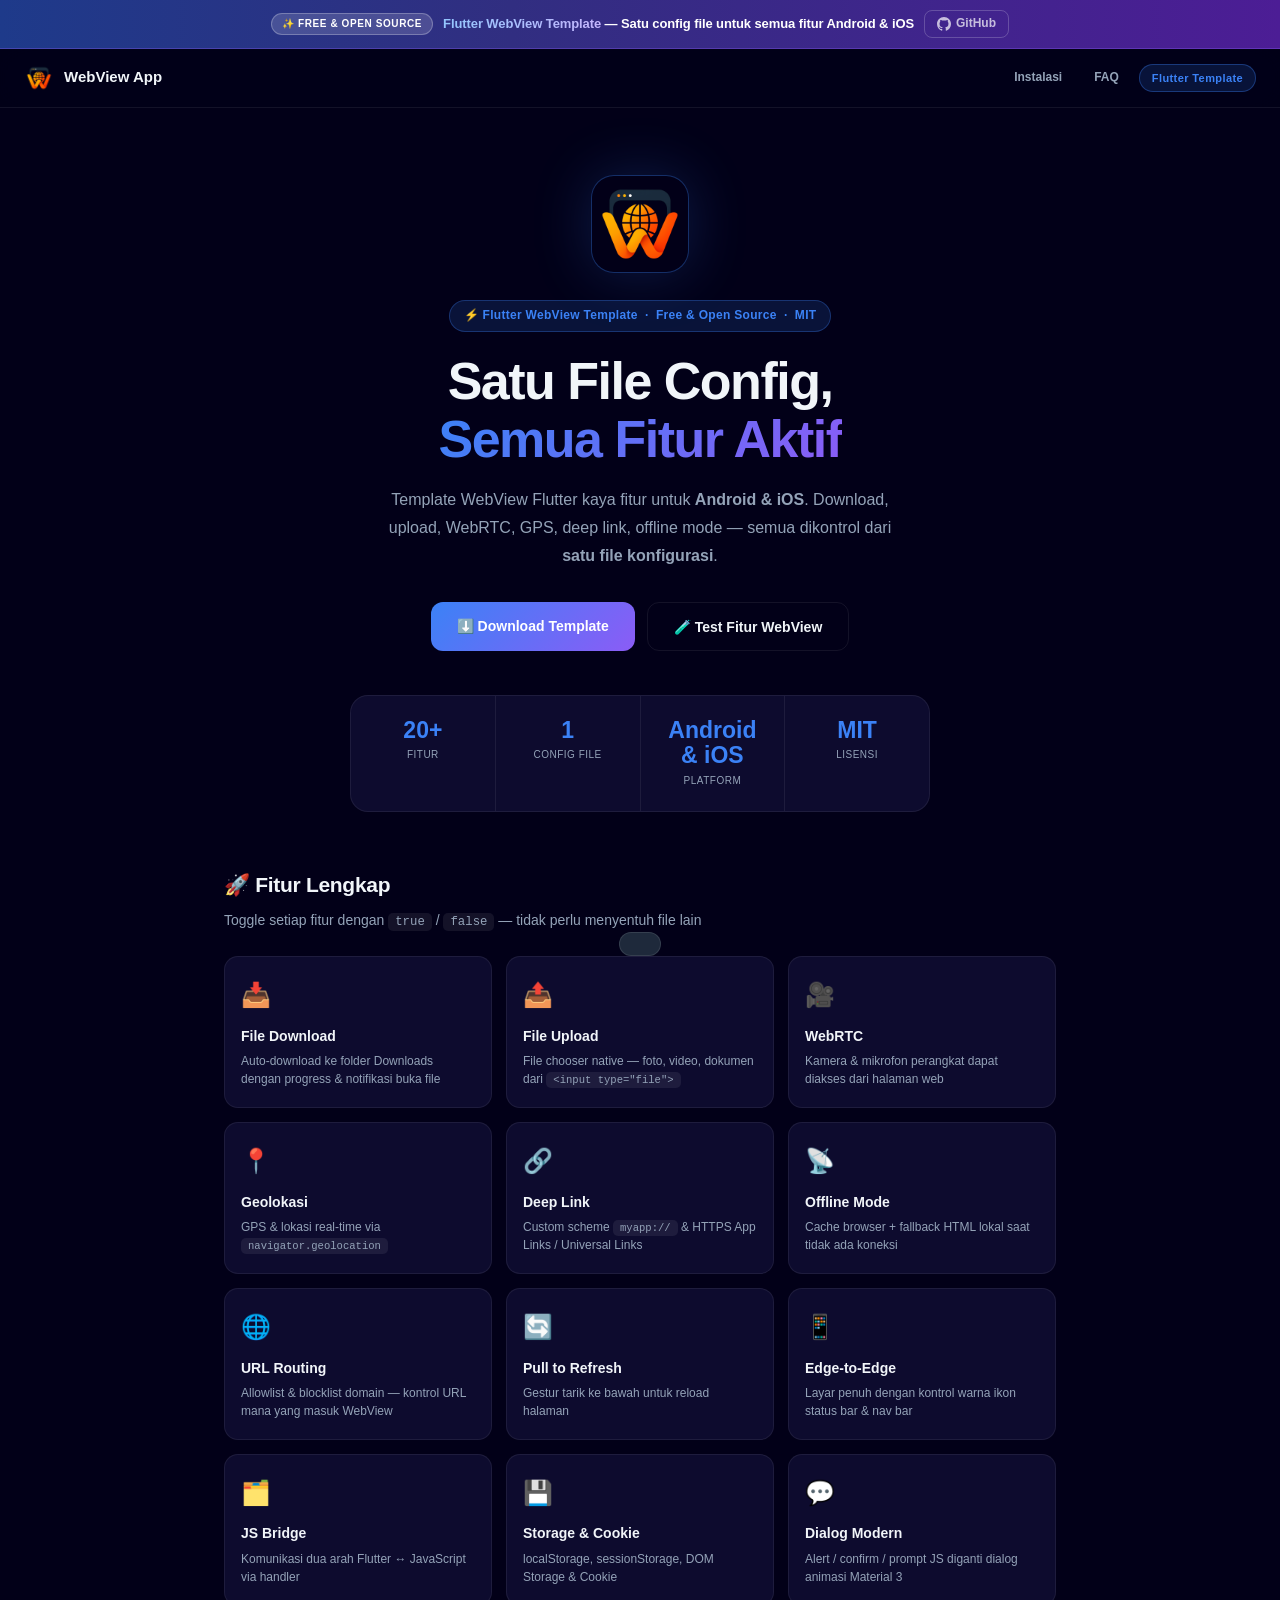
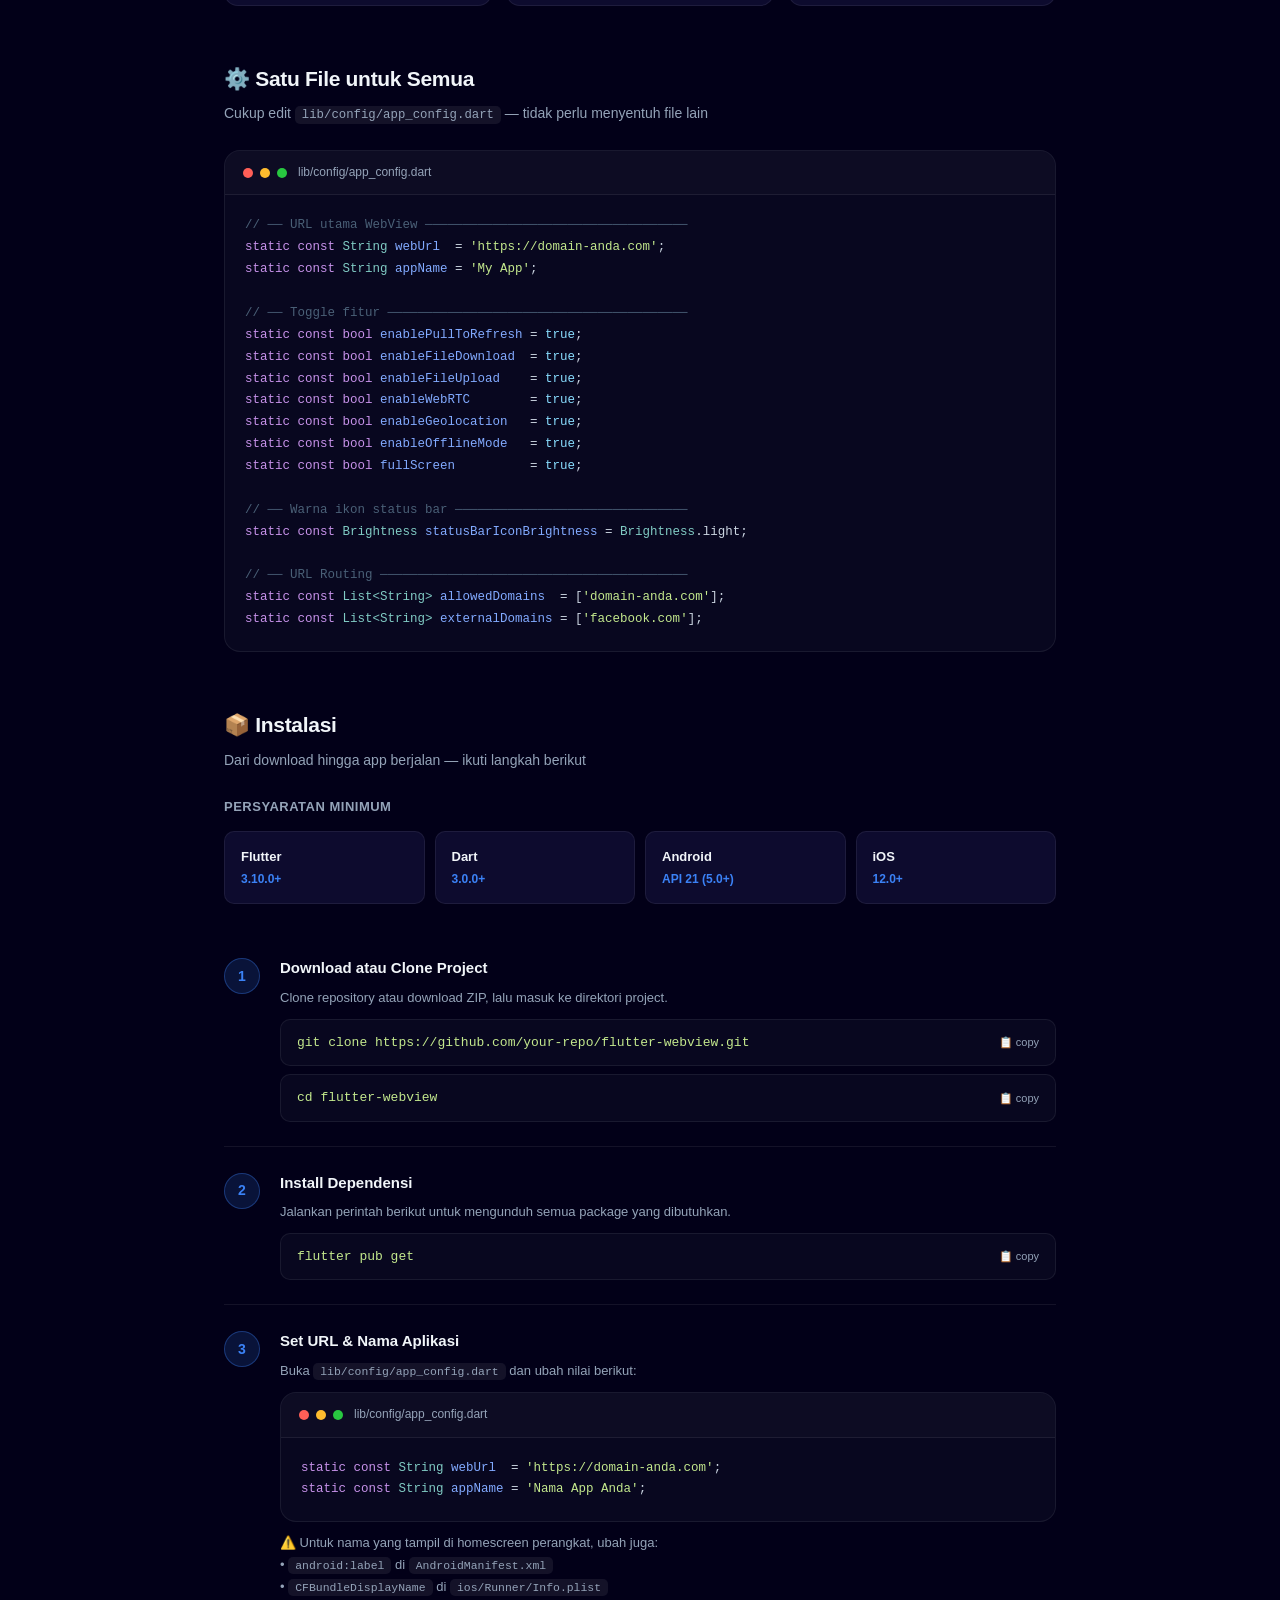
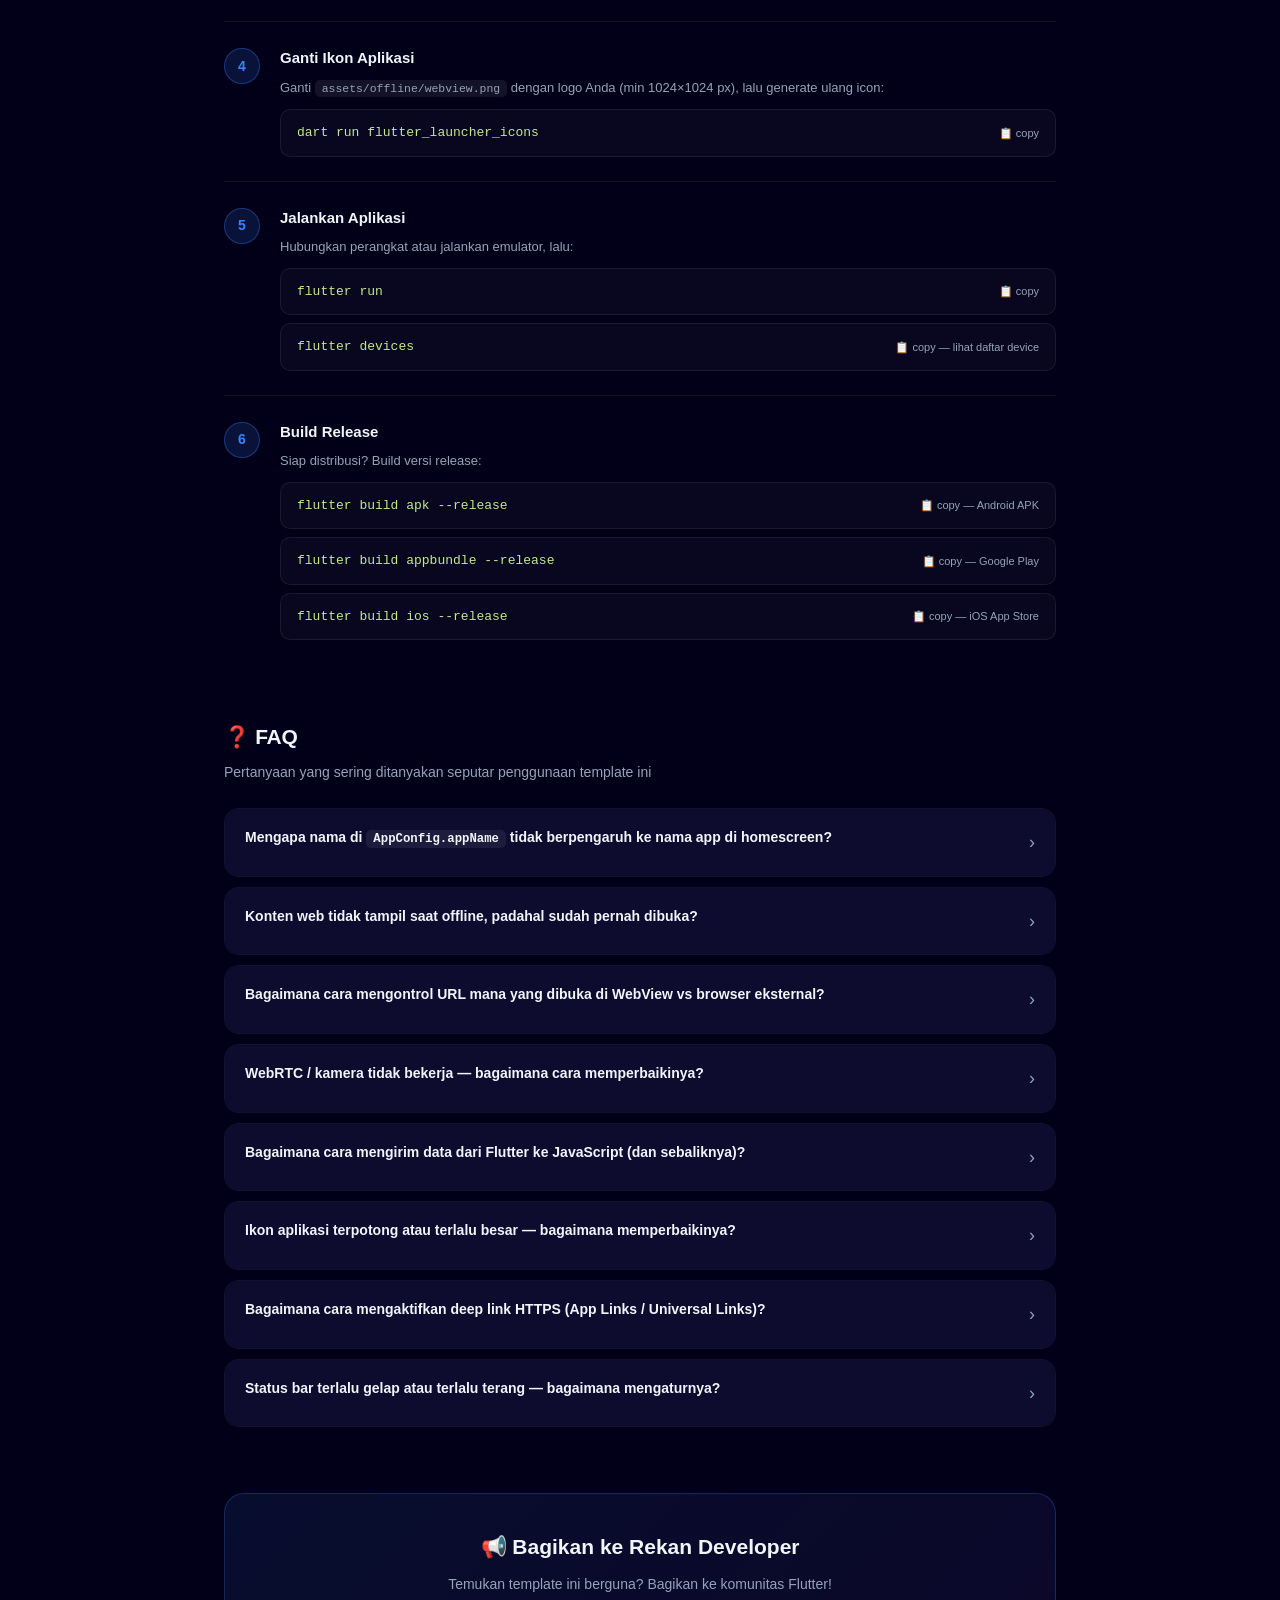
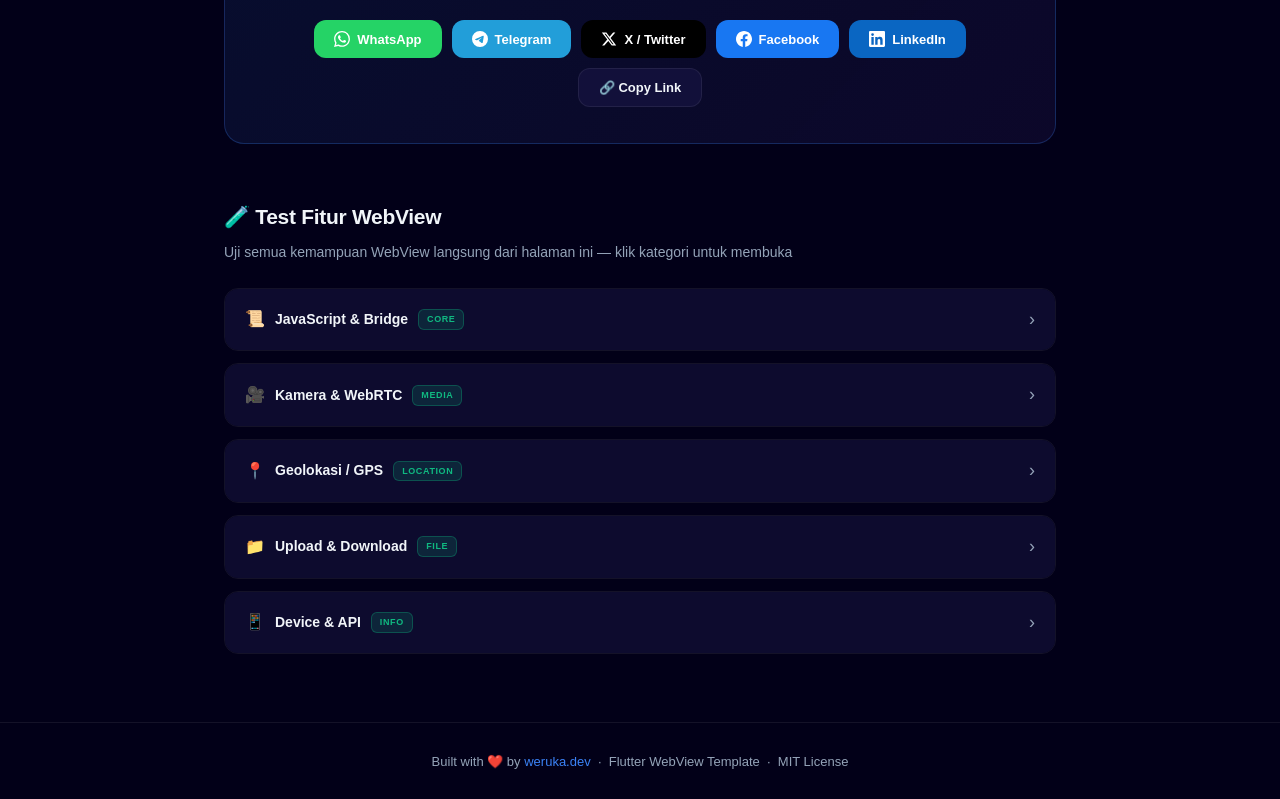
==== assets/offline/index.html @ 407b5f12 "Initial commit" ====
<!DOCTYPE html>
<html lang="id">
<head>
  <meta charset="UTF-8">
  <meta name="viewport" content="width=device-width, initial-scale=1.0, maximum-scale=5.0">

  <!-- ══ SEO ══════════════════════════════════════════════════════════════ -->
  <title>Flutter WebView Template — Full Featured, Single Config File</title>
  <meta name="description" content="Template Flutter WebView kaya fitur untuk Android & iOS: download, upload, WebRTC, GPS, deep link, offline mode, URL routing — semua dikontrol dari satu file konfigurasi.">
  <meta name="keywords" content="flutter webview, android webview, ios webview, flutter template, webview app, flutter inappwebview">
  <meta name="author" content="weruka.dev">
  <meta name="robots" content="index, follow">
  <!-- Ganti dengan URL halaman Anda yang sudah di-deploy -->
  <link rel="canonical" href="https://weruka.dev">

  <!-- ══ Favicon ════════════════════════════════════════════════════════════ -->
  <link rel="icon" type="image/png" sizes="512x512" href="webview.png">
  <link rel="apple-touch-icon" href="webview.png">

  <!-- ══ Open Graph (Facebook · WhatsApp · Telegram · LinkedIn) ════════════ -->
  <meta property="og:type"         content="website">
  <meta property="og:site_name"    content="Flutter WebView Template">
  <meta property="og:title"        content="Flutter WebView Template — Kaya Fitur, Satu Config File">
  <meta property="og:description"  content="Template Flutter WebView untuk Android & iOS. Download, upload, WebRTC, GPS, deep link, offline mode — semua dari satu file. MIT License.">
  <!-- Ganti dengan URL absolut gambar Anda (min 1200×630 px untuk Facebook) -->
  <meta property="og:image"        content="https://weruka.dev/assets/offline/webview.png">
  <meta property="og:image:alt"    content="Flutter WebView Template Logo">
  <meta property="og:image:width"  content="512">
  <meta property="og:image:height" content="512">
  <meta property="og:url"          content="https://weruka.dev">
  <meta property="og:locale"       content="id_ID">

  <!-- ══ Twitter / X Card ══════════════════════════════════════════════════ -->
  <meta name="twitter:card"        content="summary_large_image">
  <meta name="twitter:title"       content="Flutter WebView Template — Kaya Fitur, Satu Config File">
  <meta name="twitter:description" content="Template Flutter WebView untuk Android & iOS. Download, upload, WebRTC, GPS, deep link, offline — semua dari satu file.">
  <meta name="twitter:image"       content="https://weruka.dev/assets/offline/webview.png">

  <!-- ══ Structured Data ═══════════════════════════════════════════════════ -->
  <script type="application/ld+json">
  {
    "@context": "https://schema.org",
    "@type": "SoftwareApplication",
    "name": "Flutter WebView Template",
    "applicationCategory": "DeveloperApplication",
    "operatingSystem": "Android, iOS",
    "description": "Template Flutter WebView kaya fitur dengan konfigurasi terpusat dalam satu file.",
    "offers": { "@type": "Offer", "price": "0", "priceCurrency": "USD" },
    "author": { "@type": "Organization", "name": "weruka.dev", "url": "https://weruka.dev" }
  }
  </script>

  <style>
    :root {
      --bg:      #020018;
      --surface: #0d0b2e;
      --surf2:   #12103a;
      --border:  rgba(255,255,255,0.07);
      --primary: #3B82F6;
      --prim-g:  rgba(59,130,246,0.15);
      --purple:  #8B5CF6;
      --text:    #F1F5F9;
      --muted:   #94A3B8;
      --success: #10B981;
    }

    *, *::before, *::after { margin:0; padding:0; box-sizing:border-box; }
    html { scroll-behavior:smooth; }
    body {
      background:var(--bg); color:var(--text);
      font-family:-apple-system,BlinkMacSystemFont,'Segoe UI',Roboto,'Helvetica Neue',sans-serif;
      line-height:1.65; min-height:100vh;
    }
    a { color:var(--primary); text-decoration:none; }
    code {
      font-family:'SF Mono','Fira Code',Consolas,monospace;
      font-size:.88em; background:rgba(255,255,255,.07);
      padding:2px 7px; border-radius:5px;
    }

    /* ── Announcement bar ───────────────────────────────── */
    .announce {
      background: linear-gradient(90deg, #1e3a8a 0%, #312e81 40%, #4c1d95 100%);
      border-bottom: 1px solid rgba(139,92,246,.35);
      padding: 10px 24px;
      display: flex; align-items: center; justify-content: center; gap: 10px;
      flex-wrap: wrap; text-align: center;
    }
    .announce-badge {
      background: rgba(255,255,255,.15);
      border: 1px solid rgba(255,255,255,.25);
      color: #fff; font-size: 10px; font-weight: 800;
      padding: 2px 10px; border-radius: 20px;
      letter-spacing: .6px; text-transform: uppercase; white-space: nowrap;
    }
    .announce-text {
      font-size: 13px; font-weight: 700; color: #fff; letter-spacing: -.1px;
    }
    .announce-text span {
      background: linear-gradient(90deg, #93c5fd, #c4b5fd);
      -webkit-background-clip: text; -webkit-text-fill-color: transparent;
      background-clip: text;
    }
    .announce-link {
      display: inline-flex; align-items: center; gap: 5px;
      font-size: 12px; font-weight: 700; color: rgba(255,255,255,.7);
      border: 1px solid rgba(255,255,255,.2); border-radius: 8px;
      padding: 3px 12px; transition: all .2s; white-space: nowrap;
    }
    .announce-link:hover { color: #fff; background: rgba(255,255,255,.12); border-color: rgba(255,255,255,.4); -webkit-text-fill-color: #fff; }

    /* ── Nav ─────────────────────────────────────────────── */
    nav {
      position:sticky; top:0; z-index:100;
      padding:14px 24px;
      background:rgba(2,0,24,.82);
      backdrop-filter:blur(20px) saturate(1.4);
      -webkit-backdrop-filter:blur(20px) saturate(1.4);
      border-bottom:1px solid var(--border);
      display:flex; align-items:center; justify-content:space-between;
    }
    .nav-brand { display:flex; align-items:center; gap:10px; font-size:15px; font-weight:700; }
    .nav-brand img { width:30px; height:30px; border-radius:8px; }
    .nav-pill {
      font-size:11px; font-weight:700; letter-spacing:.4px;
      padding:4px 12px; border-radius:20px;
      background:var(--prim-g); border:1px solid rgba(59,130,246,.35); color:var(--primary);
    }

    /* ── Hero ────────────────────────────────────────────── */
    .hero { text-align:center; padding:68px 24px 44px; max-width:680px; margin:0 auto; }
    .hero-logo {
      width:96px; height:96px; border-radius:22px;
      margin:0 auto 28px; display:block;
      box-shadow:0 0 0 1px rgba(59,130,246,.3),0 0 60px rgba(59,130,246,.22);
    }
    .chip {
      display:inline-flex; align-items:center; gap:6px;
      background:var(--prim-g); border:1px solid rgba(59,130,246,.3); color:var(--primary);
      font-size:12px; font-weight:700; padding:5px 14px; border-radius:20px;
      margin-bottom:20px; letter-spacing:.3px;
    }
    h1 {
      font-size:clamp(26px,6.5vw,52px); font-weight:900;
      letter-spacing:-1.5px; line-height:1.12; margin-bottom:18px;
    }
    .grad {
      background:linear-gradient(135deg,var(--primary) 0%,var(--purple) 100%);
      -webkit-background-clip:text; -webkit-text-fill-color:transparent; background-clip:text;
    }
    .hero-sub { color:var(--muted); font-size:16px; max-width:520px; margin:0 auto 32px; line-height:1.75; }
    .hero-actions { display:flex; gap:12px; justify-content:center; flex-wrap:wrap; }

    .btn {
      display:inline-flex; align-items:center; gap:8px;
      padding:13px 26px; border-radius:12px; font-size:14px; font-weight:700;
      cursor:pointer; border:none; transition:opacity .2s,transform .15s;
    }
    .btn:hover { opacity:.87; transform:translateY(-1px); }
    .btn-p { background:linear-gradient(135deg,var(--primary),var(--purple)); color:#fff; }
    .btn-g { background:transparent; color:var(--text); border:1px solid var(--border); }
    .btn-g:hover { border-color:var(--primary); background:var(--prim-g); }

    /* ── Stats ───────────────────────────────────────────── */
    .stats {
      display:flex; max-width:580px; margin:0 auto 56px;
      background:var(--surface); border:1px solid var(--border); border-radius:18px; overflow:hidden;
    }
    .stat { flex:1; padding:22px 12px; text-align:center; border-right:1px solid var(--border); }
    .stat:last-child { border-right:none; }
    .stat-v { font-size:23px; font-weight:900; color:var(--primary); line-height:1.1; }
    .stat-l { font-size:10px; color:var(--muted); text-transform:uppercase; letter-spacing:.5px; margin-top:4px; }

    /* ── Sections ────────────────────────────────────────── */
    .sec { max-width:880px; margin:0 auto; padding:0 24px 56px; }
    .sec-h { font-size:21px; font-weight:800; margin-bottom:6px; letter-spacing:-.3px; }
    .sec-s { color:var(--muted); font-size:14px; margin-bottom:24px; }

    /* ── Feature grid ────────────────────────────────────── */
    .fgrid { display:grid; grid-template-columns:repeat(auto-fill,minmax(200px,1fr)); gap:14px; }
    .fcard {
      background:var(--surface); border:1px solid var(--border);
      border-radius:14px; padding:18px 16px; transition:border-color .2s,transform .2s;
    }
    .fcard:hover { border-color:rgba(59,130,246,.4); transform:translateY(-2px); }
    .ficon { font-size:24px; margin-bottom:10px; }
    .fname { font-size:14px; font-weight:700; margin-bottom:4px; }
    .fdesc { font-size:12px; color:var(--muted); line-height:1.55; }

    /* ── Code preview ────────────────────────────────────── */
    .cbox { background:#08071f; border:1px solid var(--border); border-radius:16px; overflow:hidden; }
    .ctop {
      display:flex; align-items:center; gap:7px;
      padding:12px 18px; border-bottom:1px solid var(--border);
      background:rgba(255,255,255,.02);
    }
    .d { width:10px; height:10px; border-radius:50%; }
    .dr{background:#FF5F57;} .dy{background:#FEBC2E;} .dg{background:#28C840;}
    .cfile { font-size:12px; color:var(--muted); margin-left:4px; }
    pre {
      padding:20px; overflow-x:auto;
      font-family:'SF Mono','Fira Code',Consolas,monospace;
      font-size:12.5px; line-height:1.75; color:#CBD5E1;
    }
    .kw{color:#c792ea;} .ty{color:#80cbc4;} .st{color:#c3e88d;}
    .cm{color:#4a6077;} .nm{color:#82aaff;} .bl{color:#89ddff;}

    /* ── Share card ──────────────────────────────────────── */
    .share-card {
      background:linear-gradient(135deg,rgba(59,130,246,.1),rgba(139,92,246,.08));
      border:1px solid rgba(59,130,246,.25); border-radius:20px; padding:36px 24px; text-align:center;
    }
    .share-h { font-size:21px; font-weight:800; margin-bottom:8px; }
    .share-s { color:var(--muted); font-size:14px; margin-bottom:24px; }
    .share-row { display:flex; gap:10px; justify-content:center; flex-wrap:wrap; }
    .sbtn {
      display:inline-flex; align-items:center; gap:7px;
      padding:11px 20px; border-radius:12px; font-size:13px; font-weight:700;
      cursor:pointer; border:none; color:#fff; transition:opacity .2s,transform .15s;
    }
    .sbtn:hover { opacity:.84; transform:translateY(-1px); }
    .sbtn svg { width:16px; height:16px; fill:currentColor; flex-shrink:0; }
    .s-wa{background:#25D366;} .s-tg{background:#229ED9;} .s-tw{background:#000;}
    .s-fb{background:#1877F2;} .s-li{background:#0A66C2;}
    .s-cp{background:var(--surf2);border:1px solid var(--border);color:var(--text);}

    /* ── Toast ───────────────────────────────────────────── */
    .toast {
      position:fixed; bottom:24px; left:50%;
      transform:translateX(-50%) translateY(80px);
      background:#1e293b; border:1px solid rgba(255,255,255,.1);
      color:var(--text); padding:11px 20px; border-radius:12px;
      font-size:14px; font-weight:600; z-index:999;
      transition:transform .35s cubic-bezier(0.34,1.56,0.64,1);
      white-space:nowrap; pointer-events:none;
    }
    .toast.show { transform:translateX(-50%) translateY(0); }

    /* ── Accordion ───────────────────────────────────────── */
    .acc { border:1px solid var(--border); border-radius:14px; overflow:hidden; margin-bottom:12px; }
    .acc-h {
      display:flex; align-items:center; justify-content:space-between;
      padding:16px 20px; cursor:pointer;
      background:var(--surface); user-select:none; transition:background .15s;
    }
    .acc-h:hover { background:var(--surf2); }
    .acc-l { display:flex; align-items:center; gap:10px; }
    .acc-l strong { font-size:14px; }
    .acc-tag {
      font-size:9px; font-weight:800; letter-spacing:.6px; text-transform:uppercase;
      padding:2px 8px; border-radius:6px;
      background:rgba(16,185,129,.15); border:1px solid rgba(16,185,129,.3); color:var(--success);
    }
    .chev { color:var(--muted); font-size:18px; transition:transform .3s; }
    .acc-b { display:none; padding:20px; border-top:1px solid var(--border); }
    .acc-b.open { display:block; }

    /* ── Test grid ───────────────────────────────────────── */
    .tgrid { display:grid; grid-template-columns:repeat(auto-fill,minmax(130px,1fr)); gap:10px; margin-bottom:14px; }
    .tbtn {
      padding:12px 10px; border-radius:10px; text-align:center;
      border:1px solid var(--border); background:rgba(255,255,255,.03);
      color:var(--text); font-size:12px; font-weight:700; cursor:pointer; transition:all .18s;
    }
    .tbtn:hover { border-color:var(--primary); background:var(--prim-g); color:var(--primary); }
    .tbtn .ico { font-size:22px; display:block; margin-bottom:5px; }
    .result {
      background:#08071f; border:1px solid var(--border); border-radius:10px; padding:14px;
      font-family:'SF Mono',Consolas,monospace; font-size:12px; line-height:1.65;
      color:var(--muted); min-height:54px; white-space:pre-wrap; word-break:break-all;
    }

    /* ── Install steps ───────────────────────────────────── */
    .steps { display:flex; flex-direction:column; gap:0; }
    .step {
      display:flex; gap:20px; padding:24px 0;
      border-bottom:1px solid var(--border);
    }
    .step:last-child { border-bottom:none; }
    .step-num {
      flex-shrink:0; width:36px; height:36px; border-radius:50%;
      background:var(--prim-g); border:1px solid rgba(59,130,246,.35);
      color:var(--primary); font-size:14px; font-weight:900;
      display:flex; align-items:center; justify-content:center; margin-top:2px;
    }
    .step-body { flex:1; }
    .step-title { font-size:15px; font-weight:800; margin-bottom:6px; }
    .step-desc { font-size:13px; color:var(--muted); line-height:1.65; margin-bottom:10px; }
    .step-desc:last-child { margin-bottom:0; }
    .cmd {
      display:flex; align-items:center; justify-content:space-between; gap:12px;
      background:#08071f; border:1px solid var(--border); border-radius:10px;
      padding:12px 16px; margin-bottom:8px; cursor:pointer;
    }
    .cmd:last-child { margin-bottom:0; }
    .cmd:hover { border-color:rgba(59,130,246,.4); }
    .cmd-text {
      font-family:'SF Mono','Fira Code',Consolas,monospace;
      font-size:13px; color:#c3e88d; flex:1;
    }
    .cmd-copy { font-size:11px; color:var(--muted); white-space:nowrap; }
    .req-grid { display:grid; grid-template-columns:repeat(auto-fill,minmax(160px,1fr)); gap:10px; }
    .req-card {
      background:var(--surface); border:1px solid var(--border);
      border-radius:10px; padding:14px 16px;
    }
    .req-name { font-size:13px; font-weight:700; }
    .req-val { font-size:12px; color:var(--primary); font-weight:600; margin-top:2px; }

    /* ── FAQ ─────────────────────────────────────────────── */
    .faq-item {
      border:1px solid var(--border); border-radius:14px;
      overflow:hidden; margin-bottom:10px;
    }
    .faq-q {
      display:flex; align-items:flex-start; justify-content:space-between; gap:16px;
      padding:18px 20px; cursor:pointer;
      background:var(--surface); user-select:none; transition:background .15s;
    }
    .faq-q:hover { background:var(--surf2); }
    .faq-q-text { font-size:14px; font-weight:700; line-height:1.5; flex:1; }
    .faq-chev { color:var(--muted); font-size:18px; flex-shrink:0; transition:transform .3s; margin-top:1px; }
    .faq-a {
      display:none; padding:0 20px 20px;
      font-size:13px; color:var(--muted); line-height:1.75;
      border-top:1px solid var(--border); padding-top:16px;
    }
    .faq-a.open { display:block; }
    .faq-a p { margin-bottom:10px; }
    .faq-a p:last-child { margin-bottom:0; }
    .faq-a ul { padding-left:20px; }
    .faq-a li { margin-bottom:6px; }

    /* ── Footer ──────────────────────────────────────────── */
    footer {
      text-align:center; padding:28px 24px;
      border-top:1px solid var(--border); color:var(--muted); font-size:13px;
    }

    @media(max-width:480px){
      .stats{flex-wrap:wrap;}
      .stat{min-width:50%;border-bottom:1px solid var(--border);}
      .stat:nth-child(even){border-right:none;}
      .stat:nth-last-child(-n+2){border-bottom:none;}
    }
  </style>
</head>
<body>

<!-- ANNOUNCEMENT BAR -->
<div class="announce">
  <span class="announce-badge">✨ Free &amp; Open Source</span>
  <span class="announce-text"><span>Flutter WebView Template</span> — Satu config file untuk semua fitur Android &amp; iOS</span>
  <a href="https://github.com" target="_blank" rel="noopener" class="announce-link">
    <svg width="14" height="14" viewBox="0 0 24 24" fill="currentColor" style="-webkit-text-fill-color:currentColor"><path d="M12 0C5.374 0 0 5.373 0 12c0 5.302 3.438 9.8 8.207 11.387.599.111.793-.261.793-.577v-2.234c-3.338.726-4.033-1.416-4.033-1.416-.546-1.387-1.333-1.756-1.333-1.756-1.089-.745.083-.729.083-.729 1.205.084 1.839 1.237 1.839 1.237 1.07 1.834 2.807 1.304 3.492.997.107-.775.418-1.305.762-1.604-2.665-.305-5.467-1.334-5.467-5.931 0-1.311.469-2.381 1.236-3.221-.124-.303-.535-1.524.117-3.176 0 0 1.008-.322 3.301 1.23A11.509 11.509 0 0 1 12 5.803c1.02.005 2.047.138 3.006.404 2.291-1.552 3.297-1.23 3.297-1.23.653 1.653.242 2.874.118 3.176.77.84 1.235 1.911 1.235 3.221 0 4.609-2.807 5.624-5.479 5.921.43.372.823 1.102.823 2.222v3.293c0 .319.192.694.801.576C20.566 21.797 24 17.3 24 12c0-6.627-5.373-12-12-12z"/></svg>
    GitHub
  </a>
</div>

<!-- NAV -->
<nav>
  <div class="nav-brand">
    <img src="webview.png" alt="Logo">
    <span>WebView App</span>
  </div>
  <div style="display:flex;gap:8px;align-items:center">
    <a href="#install" style="font-size:12px;font-weight:700;color:var(--muted);padding:5px 12px;border-radius:8px;transition:color .15s" onmouseover="this.style.color='var(--text)'" onmouseout="this.style.color='var(--muted)'">Instalasi</a>
    <a href="#faq" style="font-size:12px;font-weight:700;color:var(--muted);padding:5px 12px;border-radius:8px;transition:color .15s" onmouseover="this.style.color='var(--text)'" onmouseout="this.style.color='var(--muted)'">FAQ</a>
    <span class="nav-pill">Flutter Template</span>
  </div>
</nav>

<!-- HERO -->
<div class="hero">
  <img src="webview.png" alt="Flutter WebView Template Logo" class="hero-logo">
  <div class="chip">⚡ Flutter WebView Template &nbsp;·&nbsp; Free &amp; Open Source &nbsp;·&nbsp; MIT</div>
  <h1>Satu File Config,<br><span class="grad">Semua Fitur Aktif</span></h1>
  <p class="hero-sub">
    Template WebView Flutter kaya fitur untuk <strong>Android &amp; iOS</strong>.
    Download, upload, WebRTC, GPS, deep link, offline mode —
    semua dikontrol dari <strong>satu file konfigurasi</strong>.
  </p>
  <div class="hero-actions">
    <a href="https://github.com" class="btn btn-p" target="_blank" rel="noopener">⬇️ Download Template</a>
    <button class="btn btn-g" onclick="document.getElementById('dev').scrollIntoView({behavior:'smooth'})">🧪 Test Fitur WebView</button>
  </div>
</div>

<!-- STATS -->
<div class="stats">
  <div class="stat"><div class="stat-v">20+</div><div class="stat-l">Fitur</div></div>
  <div class="stat"><div class="stat-v">1</div><div class="stat-l">Config File</div></div>
  <div class="stat"><div class="stat-v">Android<br>&amp; iOS</div><div class="stat-l">Platform</div></div>
  <div class="stat"><div class="stat-v">MIT</div><div class="stat-l">Lisensi</div></div>
</div>

<!-- FEATURES -->
<div class="sec">
  <div class="sec-h">🚀 Fitur Lengkap</div>
  <p class="sec-s">Toggle setiap fitur dengan <code>true</code> / <code>false</code> — tidak perlu menyentuh file lain</p>
  <div class="fgrid">
    <div class="fcard"><div class="ficon">📥</div><div class="fname">File Download</div><div class="fdesc">Auto-download ke folder Downloads dengan progress &amp; notifikasi buka file</div></div>
    <div class="fcard"><div class="ficon">📤</div><div class="fname">File Upload</div><div class="fdesc">File chooser native — foto, video, dokumen dari <code>&lt;input type="file"&gt;</code></div></div>
    <div class="fcard"><div class="ficon">🎥</div><div class="fname">WebRTC</div><div class="fdesc">Kamera &amp; mikrofon perangkat dapat diakses dari halaman web</div></div>
    <div class="fcard"><div class="ficon">📍</div><div class="fname">Geolokasi</div><div class="fdesc">GPS &amp; lokasi real-time via <code>navigator.geolocation</code></div></div>
    <div class="fcard"><div class="ficon">🔗</div><div class="fname">Deep Link</div><div class="fdesc">Custom scheme <code>myapp://</code> &amp; HTTPS App Links / Universal Links</div></div>
    <div class="fcard"><div class="ficon">📡</div><div class="fname">Offline Mode</div><div class="fdesc">Cache browser + fallback HTML lokal saat tidak ada koneksi</div></div>
    <div class="fcard"><div class="ficon">🌐</div><div class="fname">URL Routing</div><div class="fdesc">Allowlist &amp; blocklist domain — kontrol URL mana yang masuk WebView</div></div>
    <div class="fcard"><div class="ficon">🔄</div><div class="fname">Pull to Refresh</div><div class="fdesc">Gestur tarik ke bawah untuk reload halaman</div></div>
    <div class="fcard"><div class="ficon">📱</div><div class="fname">Edge-to-Edge</div><div class="fdesc">Layar penuh dengan kontrol warna ikon status bar &amp; nav bar</div></div>
    <div class="fcard"><div class="ficon">🗂️</div><div class="fname">JS Bridge</div><div class="fdesc">Komunikasi dua arah Flutter ↔ JavaScript via handler</div></div>
    <div class="fcard"><div class="ficon">💾</div><div class="fname">Storage &amp; Cookie</div><div class="fdesc">localStorage, sessionStorage, DOM Storage &amp; Cookie</div></div>
    <div class="fcard"><div class="ficon">💬</div><div class="fname">Dialog Modern</div><div class="fdesc">Alert / confirm / prompt JS diganti dialog animasi Material 3</div></div>
  </div>
</div>

<!-- CONFIG PREVIEW -->
<div class="sec">
  <div class="sec-h">⚙️ Satu File untuk Semua</div>
  <p class="sec-s">Cukup edit <code>lib/config/app_config.dart</code> — tidak perlu menyentuh file lain</p>
  <div class="cbox">
    <div class="ctop">
      <span class="d dr"></span><span class="d dy"></span><span class="d dg"></span>
      <span class="cfile">lib/config/app_config.dart</span>
    </div>
<pre><span class="cm">// ── URL utama WebView ───────────────────────────────────</span>
<span class="kw">static const</span> <span class="ty">String</span> <span class="nm">webUrl</span>  = <span class="st">'https://domain-anda.com'</span>;
<span class="kw">static const</span> <span class="ty">String</span> <span class="nm">appName</span> = <span class="st">'My App'</span>;

<span class="cm">// ── Toggle fitur ────────────────────────────────────────</span>
<span class="kw">static const bool</span> <span class="nm">enablePullToRefresh</span> = <span class="bl">true</span>;
<span class="kw">static const bool</span> <span class="nm">enableFileDownload</span>  = <span class="bl">true</span>;
<span class="kw">static const bool</span> <span class="nm">enableFileUpload</span>    = <span class="bl">true</span>;
<span class="kw">static const bool</span> <span class="nm">enableWebRTC</span>        = <span class="bl">true</span>;
<span class="kw">static const bool</span> <span class="nm">enableGeolocation</span>   = <span class="bl">true</span>;
<span class="kw">static const bool</span> <span class="nm">enableOfflineMode</span>   = <span class="bl">true</span>;
<span class="kw">static const bool</span> <span class="nm">fullScreen</span>          = <span class="bl">true</span>;

<span class="cm">// ── Warna ikon status bar ───────────────────────────────</span>
<span class="kw">static const</span> <span class="ty">Brightness</span> <span class="nm">statusBarIconBrightness</span> = <span class="ty">Brightness</span>.light;

<span class="cm">// ── URL Routing ─────────────────────────────────────────</span>
<span class="kw">static const</span> <span class="ty">List&lt;String&gt;</span> <span class="nm">allowedDomains</span>  = [<span class="st">'domain-anda.com'</span>];
<span class="kw">static const</span> <span class="ty">List&lt;String&gt;</span> <span class="nm">externalDomains</span> = [<span class="st">'facebook.com'</span>];</pre>
  </div>
</div>

<!-- INSTALASI -->
<div class="sec" id="install">
  <div class="sec-h">📦 Instalasi</div>
  <p class="sec-s">Dari download hingga app berjalan — ikuti langkah berikut</p>

  <!-- Persyaratan -->
  <div style="margin-bottom:28px">
    <div style="font-size:13px;font-weight:700;color:var(--muted);text-transform:uppercase;letter-spacing:.5px;margin-bottom:14px">Persyaratan Minimum</div>
    <div class="req-grid">
      <div class="req-card"><div class="req-name">Flutter</div><div class="req-val">3.10.0+</div></div>
      <div class="req-card"><div class="req-name">Dart</div><div class="req-val">3.0.0+</div></div>
      <div class="req-card"><div class="req-name">Android</div><div class="req-val">API 21 (5.0+)</div></div>
      <div class="req-card"><div class="req-name">iOS</div><div class="req-val">12.0+</div></div>
    </div>
  </div>

  <!-- Steps -->
  <div class="steps">

    <div class="step">
      <div class="step-num">1</div>
      <div class="step-body">
        <div class="step-title">Download atau Clone Project</div>
        <p class="step-desc">Clone repository atau download ZIP, lalu masuk ke direktori project.</p>
        <div class="cmd" onclick="copyCmd(this)">
          <span class="cmd-text">git clone https://github.com/your-repo/flutter-webview.git</span>
          <span class="cmd-copy">📋 copy</span>
        </div>
        <div class="cmd" onclick="copyCmd(this)">
          <span class="cmd-text">cd flutter-webview</span>
          <span class="cmd-copy">📋 copy</span>
        </div>
      </div>
    </div>

    <div class="step">
      <div class="step-num">2</div>
      <div class="step-body">
        <div class="step-title">Install Dependensi</div>
        <p class="step-desc">Jalankan perintah berikut untuk mengunduh semua package yang dibutuhkan.</p>
        <div class="cmd" onclick="copyCmd(this)">
          <span class="cmd-text">flutter pub get</span>
          <span class="cmd-copy">📋 copy</span>
        </div>
      </div>
    </div>

    <div class="step">
      <div class="step-num">3</div>
      <div class="step-body">
        <div class="step-title">Set URL &amp; Nama Aplikasi</div>
        <p class="step-desc">Buka <code>lib/config/app_config.dart</code> dan ubah nilai berikut:</p>
        <div class="cbox" style="margin-top:4px">
          <div class="ctop">
            <span class="d dr"></span><span class="d dy"></span><span class="d dg"></span>
            <span class="cfile">lib/config/app_config.dart</span>
          </div>
<pre><span class="kw">static const</span> <span class="ty">String</span> <span class="nm">webUrl</span>  = <span class="st">'https://domain-anda.com'</span>;
<span class="kw">static const</span> <span class="ty">String</span> <span class="nm">appName</span> = <span class="st">'Nama App Anda'</span>;</pre>
        </div>
        <p class="step-desc" style="margin-top:10px">⚠️ Untuk nama yang tampil di homescreen perangkat, ubah juga:<br>
        &bull; <code>android:label</code> di <code>AndroidManifest.xml</code><br>
        &bull; <code>CFBundleDisplayName</code> di <code>ios/Runner/Info.plist</code></p>
      </div>
    </div>

    <div class="step">
      <div class="step-num">4</div>
      <div class="step-body">
        <div class="step-title">Ganti Ikon Aplikasi</div>
        <p class="step-desc">Ganti <code>assets/offline/webview.png</code> dengan logo Anda (min 1024×1024 px), lalu generate ulang icon:</p>
        <div class="cmd" onclick="copyCmd(this)">
          <span class="cmd-text">dart run flutter_launcher_icons</span>
          <span class="cmd-copy">📋 copy</span>
        </div>
      </div>
    </div>

    <div class="step">
      <div class="step-num">5</div>
      <div class="step-body">
        <div class="step-title">Jalankan Aplikasi</div>
        <p class="step-desc">Hubungkan perangkat atau jalankan emulator, lalu:</p>
        <div class="cmd" onclick="copyCmd(this)">
          <span class="cmd-text">flutter run</span>
          <span class="cmd-copy">📋 copy</span>
        </div>
        <div class="cmd" onclick="copyCmd(this)">
          <span class="cmd-text">flutter devices</span>
          <span class="cmd-copy">📋 copy — lihat daftar device</span>
        </div>
      </div>
    </div>

    <div class="step">
      <div class="step-num">6</div>
      <div class="step-body">
        <div class="step-title">Build Release</div>
        <p class="step-desc">Siap distribusi? Build versi release:</p>
        <div class="cmd" onclick="copyCmd(this)">
          <span class="cmd-text">flutter build apk --release</span>
          <span class="cmd-copy">📋 copy — Android APK</span>
        </div>
        <div class="cmd" onclick="copyCmd(this)">
          <span class="cmd-text">flutter build appbundle --release</span>
          <span class="cmd-copy">📋 copy — Google Play</span>
        </div>
        <div class="cmd" onclick="copyCmd(this)">
          <span class="cmd-text">flutter build ios --release</span>
          <span class="cmd-copy">📋 copy — iOS App Store</span>
        </div>
      </div>
    </div>

  </div>
</div>

<!-- FAQ -->
<div class="sec" id="faq">
  <div class="sec-h">❓ FAQ</div>
  <p class="sec-s">Pertanyaan yang sering ditanyakan seputar penggunaan template ini</p>

  <div class="faq-item">
    <div class="faq-q" onclick="toggleFaq(this)">
      <span class="faq-q-text">Mengapa nama di <code>AppConfig.appName</code> tidak berpengaruh ke nama app di homescreen?</span>
      <span class="faq-chev">›</span>
    </div>
    <div class="faq-a">
      <p><code>AppConfig.appName</code> hanya dipakai di dalam kode Flutter (judul MaterialApp, halaman offline, dll.). Nama yang tampil di launcher / homescreen perangkat diambil dari file native:</p>
      <ul>
        <li><strong>Android:</strong> <code>android:label</code> di <code>AndroidManifest.xml</code></li>
        <li><strong>iOS:</strong> <code>CFBundleDisplayName</code> &amp; <code>CFBundleName</code> di <code>Info.plist</code></li>
      </ul>
    </div>
  </div>

  <div class="faq-item">
    <div class="faq-q" onclick="toggleFaq(this)">
      <span class="faq-q-text">Konten web tidak tampil saat offline, padahal sudah pernah dibuka?</span>
      <span class="faq-chev">›</span>
    </div>
    <div class="faq-a">
      <p>Cache bergantung pada header HTTP server. Pastikan server mengirim header yang mengizinkan caching:</p>
      <p><code>Cache-Control: public, max-age=86400</code></p>
      <p>Atau gunakan <code>offlineSource = OfflineSource.localHtml</code> sebagai fallback yang lebih andal — konten HTML lokal selalu tersedia meski tidak ada cache.</p>
    </div>
  </div>

  <div class="faq-item">
    <div class="faq-q" onclick="toggleFaq(this)">
      <span class="faq-q-text">Bagaimana cara mengontrol URL mana yang dibuka di WebView vs browser eksternal?</span>
      <span class="faq-chev">›</span>
    </div>
    <div class="faq-a">
      <p>Gunakan dua config di <code>app_config.dart</code>:</p>
      <ul>
        <li><strong>allowedDomains</strong> — allowlist: hanya domain ini yang dibuka di WebView. Kosong = semua boleh masuk.</li>
        <li><strong>externalDomains</strong> — blocklist: domain ini selalu dibuka di browser eksternal.</li>
        <li><strong>externalSchemes</strong> — scheme yang dibuka di app eksternal (<code>tel:</code>, <code>mailto:</code>, <code>whatsapp:</code>, dll.).</li>
      </ul>
    </div>
  </div>

  <div class="faq-item">
    <div class="faq-q" onclick="toggleFaq(this)">
      <span class="faq-q-text">WebRTC / kamera tidak bekerja — bagaimana cara memperbaikinya?</span>
      <span class="faq-chev">›</span>
    </div>
    <div class="faq-a">
      <p>Pastikan beberapa hal berikut:</p>
      <ul>
        <li><code>enableWebRTC = true</code> di <code>app_config.dart</code></li>
        <li>Halaman web menggunakan <strong>HTTPS</strong> — WebRTC memerlukan secure context</li>
        <li>Izin kamera &amp; mikrofon sudah ada di <code>AndroidManifest.xml</code> dan <code>Info.plist</code> (sudah dikonfigurasi otomatis)</li>
        <li>Di iOS: pastikan <code>NSCameraUsageDescription</code> dan <code>NSMicrophoneUsageDescription</code> ada di <code>Info.plist</code></li>
      </ul>
    </div>
  </div>

  <div class="faq-item">
    <div class="faq-q" onclick="toggleFaq(this)">
      <span class="faq-q-text">Bagaimana cara mengirim data dari Flutter ke JavaScript (dan sebaliknya)?</span>
      <span class="faq-chev">›</span>
    </div>
    <div class="faq-a">
      <p><strong>Flutter → JavaScript:</strong> gunakan <code>evaluateJavascript</code></p>
      <p><code>await controller.evaluateJavascript(source: "window.token = '$token';");</code></p>
      <p><strong>JavaScript → Flutter:</strong> tambahkan JavaScript handler di <code>onWebViewCreated</code></p>
      <p><code>controller.addJavaScriptHandler(handlerName: 'myHandler', callback: (args) { ... });</code></p>
      <p>Di JavaScript: <code>window.flutter_inappwebview.callHandler('myHandler', data);</code></p>
    </div>
  </div>

  <div class="faq-item">
    <div class="faq-q" onclick="toggleFaq(this)">
      <span class="faq-q-text">Ikon aplikasi terpotong atau terlalu besar — bagaimana memperbaikinya?</span>
      <span class="faq-chev">›</span>
    </div>
    <div class="faq-a">
      <p>Siapkan file PNG dengan ukuran minimal <strong>1024×1024 px</strong> dan tambahkan padding sekitar 10–20% di semua sisi agar ikon tidak terpotong saat di-crop menjadi lingkaran (adaptive icon Android) atau bentuk rounded (iOS).</p>
      <p>Setelah mengganti file, generate ulang:</p>
      <p><code>dart run flutter_launcher_icons</code></p>
      <p>Untuk upload ke <strong>App Store iOS</strong>, tambahkan <code>remove_alpha_ios: true</code> di konfigurasi <code>flutter_launcher_icons</code> di <code>pubspec.yaml</code>.</p>
    </div>
  </div>

  <div class="faq-item">
    <div class="faq-q" onclick="toggleFaq(this)">
      <span class="faq-q-text">Bagaimana cara mengaktifkan deep link HTTPS (App Links / Universal Links)?</span>
      <span class="faq-chev">›</span>
    </div>
    <div class="faq-a">
      <p><strong>Android (App Links):</strong></p>
      <ul>
        <li>Uncomment intent-filter HTTPS di <code>AndroidManifest.xml</code></li>
        <li>Upload file verifikasi ke <code>https://domain-anda.com/.well-known/assetlinks.json</code></li>
      </ul>
      <p><strong>iOS (Universal Links):</strong></p>
      <ul>
        <li>Aktifkan capability <em>Associated Domains</em> di Xcode</li>
        <li>Upload file ke <code>https://domain-anda.com/.well-known/apple-app-site-association</code></li>
        <li>Set <code>universalLinkDomain = 'domain-anda.com'</code> di <code>app_config.dart</code></li>
      </ul>
    </div>
  </div>

  <div class="faq-item">
    <div class="faq-q" onclick="toggleFaq(this)">
      <span class="faq-q-text">Status bar terlalu gelap atau terlalu terang — bagaimana mengaturnya?</span>
      <span class="faq-chev">›</span>
    </div>
    <div class="faq-a">
      <p>Atur warna ikon status bar (jam, baterai, sinyal) di <code>app_config.dart</code>:</p>
      <ul>
        <li><code>Brightness.light</code> → ikon <strong>putih</strong> — untuk app dengan background gelap</li>
        <li><code>Brightness.dark</code> → ikon <strong>hitam</strong> — untuk app dengan background terang</li>
      </ul>
      <p><code>static const Brightness statusBarIconBrightness = Brightness.light;</code></p>
    </div>
  </div>

</div>

<!-- SHARE -->
<div class="sec">
  <div class="share-card">
    <div class="share-h">📢 Bagikan ke Rekan Developer</div>
    <p class="share-s">Temukan template ini berguna? Bagikan ke komunitas Flutter!</p>
    <div class="share-row">
      <button class="sbtn s-wa" onclick="doShare('whatsapp')">
        <svg viewBox="0 0 24 24"><path d="M17.472 14.382c-.297-.149-1.758-.867-2.03-.967-.273-.099-.471-.148-.67.15-.197.297-.767.966-.94 1.164-.173.199-.347.223-.644.075-.297-.15-1.255-.463-2.39-1.475-.883-.788-1.48-1.761-1.653-2.059-.173-.297-.018-.458.13-.606.134-.133.298-.347.446-.52.149-.174.198-.298.298-.497.099-.198.05-.371-.025-.52-.075-.149-.669-1.612-.916-2.207-.242-.579-.487-.5-.669-.51-.173-.008-.371-.01-.57-.01-.198 0-.52.074-.792.372-.272.297-1.04 1.016-1.04 2.479 0 1.462 1.065 2.875 1.213 3.074.149.198 2.096 3.2 5.077 4.487.709.306 1.262.489 1.694.625.712.227 1.36.195 1.871.118.571-.085 1.758-.719 2.006-1.413.248-.694.248-1.289.173-1.413-.074-.124-.272-.198-.57-.347m-5.421 7.403h-.004a9.87 9.87 0 01-5.031-1.378l-.361-.214-3.741.982.998-3.648-.235-.374a9.86 9.86 0 01-1.51-5.26c.001-5.45 4.436-9.884 9.888-9.884 2.64 0 5.122 1.03 6.988 2.898a9.825 9.825 0 012.893 6.994c-.003 5.45-4.437 9.884-9.885 9.884m8.413-18.297A11.815 11.815 0 0012.05 0C5.495 0 .16 5.335.157 11.892c0 2.096.547 4.142 1.588 5.945L.057 24l6.305-1.654a11.882 11.882 0 005.683 1.448h.005c6.554 0 11.89-5.335 11.893-11.893a11.821 11.821 0 00-3.48-8.413z"/></svg>
        WhatsApp
      </button>
      <button class="sbtn s-tg" onclick="doShare('telegram')">
        <svg viewBox="0 0 24 24"><path d="M11.944 0A12 12 0 0 0 0 12a12 12 0 0 0 12 12 12 12 0 0 0 12-12A12 12 0 0 0 12 0a12 12 0 0 0-.056 0zm4.962 7.224c.1-.002.321.023.465.14a.506.506 0 0 1 .171.325c.016.093.036.306.02.472-.18 1.898-.962 6.502-1.36 8.627-.168.9-.499 1.201-.82 1.23-.696.065-1.225-.46-1.9-.902-1.056-.693-1.653-1.124-2.678-1.8-1.185-.78-.417-1.21.258-1.91.177-.184 3.247-2.977 3.307-3.23.007-.032.014-.15-.056-.212s-.174-.041-.249-.024c-.106.024-1.793 1.14-5.061 3.345-.48.33-.913.49-1.302.48-.428-.008-1.252-.241-1.865-.44-.752-.245-1.349-.374-1.297-.789.027-.216.325-.437.893-.663 3.498-1.524 5.83-2.529 6.998-3.014 3.332-1.386 4.025-1.627 4.476-1.635z"/></svg>
        Telegram
      </button>
      <button class="sbtn s-tw" onclick="doShare('twitter')">
        <svg viewBox="0 0 24 24"><path d="M18.244 2.25h3.308l-7.227 8.26 8.502 11.24H16.17l-5.214-6.817L4.99 21.75H1.68l7.73-8.835L1.254 2.25H8.08l4.713 6.231zm-1.161 17.52h1.833L7.084 4.126H5.117z"/></svg>
        X / Twitter
      </button>
      <button class="sbtn s-fb" onclick="doShare('facebook')">
        <svg viewBox="0 0 24 24"><path d="M24 12.073c0-6.627-5.373-12-12-12s-12 5.373-12 12c0 5.99 4.388 10.954 10.125 11.854v-8.385H7.078v-3.47h3.047V9.43c0-3.007 1.792-4.669 4.533-4.669 1.312 0 2.686.235 2.686.235v2.953H15.83c-1.491 0-1.956.925-1.956 1.874v2.25h3.328l-.532 3.47h-2.796v8.385C19.612 23.027 24 18.062 24 12.073z"/></svg>
        Facebook
      </button>
      <button class="sbtn s-li" onclick="doShare('linkedin')">
        <svg viewBox="0 0 24 24"><path d="M20.447 20.452h-3.554v-5.569c0-1.328-.027-3.037-1.852-3.037-1.853 0-2.136 1.445-2.136 2.939v5.667H9.351V9h3.414v1.561h.046c.477-.9 1.637-1.85 3.37-1.85 3.601 0 4.267 2.37 4.267 5.455v6.286zM5.337 7.433a2.062 2.062 0 01-2.063-2.065 2.064 2.064 0 112.063 2.065zm1.782 13.019H3.555V9h3.564v11.452zM22.225 0H1.771C.792 0 0 .774 0 1.729v20.542C0 23.227.792 24 1.771 24h20.451C23.2 24 24 23.227 24 22.271V1.729C24 .774 23.2 0 22.222 0h.003z"/></svg>
        LinkedIn
      </button>
      <button class="sbtn s-cp" onclick="copyLink()">🔗 Copy Link</button>
    </div>
  </div>
</div>

<!-- WEBVIEW TEST -->
<div class="sec" id="dev">
  <div class="sec-h">🧪 Test Fitur WebView</div>
  <p class="sec-s">Uji semua kemampuan WebView langsung dari halaman ini — klik kategori untuk membuka</p>

  <div class="acc">
    <div class="acc-h" onclick="toggleAcc(this)">
      <div class="acc-l"><span>📜</span><strong>JavaScript &amp; Bridge</strong><span class="acc-tag">Core</span></div>
      <span class="chev">›</span>
    </div>
    <div class="acc-b">
      <div class="tgrid">
        <button class="tbtn" onclick="testJS()"><span class="ico">⚡</span>Run JS</button>
        <button class="tbtn" onclick="testBridge()"><span class="ico">🌉</span>Flutter Bridge</button>
        <button class="tbtn" onclick="testStorage()"><span class="ico">💾</span>localStorage</button>
        <button class="tbtn" onclick="testCookie()"><span class="ico">🍪</span>Cookie</button>
        <button class="tbtn" onclick="testAlert()"><span class="ico">💬</span>Alert</button>
        <button class="tbtn" onclick="testConfirm()"><span class="ico">❓</span>Confirm</button>
        <button class="tbtn" onclick="testPrompt()"><span class="ico">✏️</span>Prompt</button>
      </div>
      <div class="result" id="r-js">Tekan tombol untuk mulai test...</div>
    </div>
  </div>

  <div class="acc">
    <div class="acc-h" onclick="toggleAcc(this)">
      <div class="acc-l"><span>🎥</span><strong>Kamera &amp; WebRTC</strong><span class="acc-tag">Media</span></div>
      <span class="chev">›</span>
    </div>
    <div class="acc-b">
      <div id="cam-wrap" style="display:none;margin-bottom:12px">
        <video id="cam-vid" autoplay playsinline muted style="width:100%;max-height:220px;border-radius:10px;background:#000;object-fit:cover"></video>
      </div>
      <div class="tgrid">
        <button class="tbtn" onclick="startCam()"><span class="ico">📷</span>Buka Kamera</button>
        <button class="tbtn" onclick="startMic()"><span class="ico">🎤</span>Test Mikrofon</button>
        <button class="tbtn" onclick="stopMedia()"><span class="ico">⏹️</span>Stop</button>
      </div>
      <div class="result" id="r-media">Tekan tombol untuk mulai test...</div>
    </div>
  </div>

  <div class="acc">
    <div class="acc-h" onclick="toggleAcc(this)">
      <div class="acc-l"><span>📍</span><strong>Geolokasi / GPS</strong><span class="acc-tag">Location</span></div>
      <span class="chev">›</span>
    </div>
    <div class="acc-b">
      <div class="tgrid">
        <button class="tbtn" onclick="getLoc()"><span class="ico">📍</span>Get Location</button>
        <button class="tbtn" onclick="watchLoc()"><span class="ico">👁️</span>Watch GPS</button>
        <button class="tbtn" onclick="stopWatch()"><span class="ico">⏹️</span>Stop Watch</button>
      </div>
      <div class="result" id="r-gps">Tekan tombol untuk mulai test...</div>
    </div>
  </div>

  <div class="acc">
    <div class="acc-h" onclick="toggleAcc(this)">
      <div class="acc-l"><span>📁</span><strong>Upload &amp; Download</strong><span class="acc-tag">File</span></div>
      <span class="chev">›</span>
    </div>
    <div class="acc-b">
      <div class="tgrid">
        <button class="tbtn" onclick="document.getElementById('fi').click()"><span class="ico">📤</span>Upload File</button>
        <button class="tbtn" onclick="dlBlob()"><span class="ico">📥</span>Download Blob</button>
        <button class="tbtn" onclick="dlUrl()"><span class="ico">🔗</span>Download URL</button>
      </div>
      <input type="file" id="fi" multiple style="display:none" onchange="onFile(this)">
      <div class="result" id="r-file">Tekan tombol untuk mulai test...</div>
    </div>
  </div>

  <div class="acc">
    <div class="acc-h" onclick="toggleAcc(this)">
      <div class="acc-l"><span>📱</span><strong>Device &amp; API</strong><span class="acc-tag">Info</span></div>
      <span class="chev">›</span>
    </div>
    <div class="acc-b">
      <div class="tgrid">
        <button class="tbtn" onclick="deviceInfo()"><span class="ico">📱</span>Device Info</button>
        <button class="tbtn" onclick="testClipboard()"><span class="ico">📋</span>Clipboard</button>
        <button class="tbtn" onclick="testVibrate()"><span class="ico">📳</span>Vibrate</button>
        <button class="tbtn" onclick="testFetch()"><span class="ico">🌐</span>Fetch API</button>
      </div>
      <div class="result" id="r-device">Tekan tombol untuk mulai test...</div>
    </div>
  </div>
</div>

<!-- FOOTER -->
<footer>
  Built with ❤️ by <a href="https://weruka.dev" target="_blank" rel="noopener">weruka.dev</a>
  &nbsp;·&nbsp; Flutter WebView Template &nbsp;·&nbsp; MIT License
</footer>

<div class="toast" id="toast"></div>

<script>
// ── Helpers ──────────────────────────────────────────────────────────────────
const $ = id => document.getElementById(id);
const set = (id, txt) => $(id).textContent = txt;
function toast(msg) {
  const t = $('toast'); t.textContent = msg; t.classList.add('show');
  setTimeout(() => t.classList.remove('show'), 2600);
}

// ── Share ─────────────────────────────────────────────────────────────────────
const SHARE_URL  = document.querySelector('link[rel="canonical"]')?.href || location.href;
const SHARE_TEXT = 'Template Flutter WebView kaya fitur — semua konfigurasi dalam satu file! 🚀\n';

function doShare(p) {
  const u = encodeURIComponent(SHARE_URL);
  const t = encodeURIComponent(SHARE_TEXT);
  const map = {
    whatsapp: `https://wa.me/?text=${t}${u}`,
    telegram: `https://t.me/share/url?url=${u}&text=${t}`,
    twitter:  `https://twitter.com/intent/tweet?url=${u}&text=${t}`,
    facebook: `https://www.facebook.com/sharer/sharer.php?u=${u}`,
    linkedin: `https://www.linkedin.com/sharing/share-offsite/?url=${u}`,
  };
  window.open(map[p], '_blank', 'width=620,height=520,noopener');
}
function copyLink() {
  const fb = () => {
    const ta = Object.assign(document.createElement('textarea'), {value: SHARE_URL});
    document.body.appendChild(ta); ta.select(); document.execCommand('copy');
    document.body.removeChild(ta); toast('✅ Link disalin!');
  };
  navigator.clipboard?.writeText(SHARE_URL).then(() => toast('✅ Link disalin!')).catch(fb);
}

// ── Accordion ─────────────────────────────────────────────────────────────────
function toggleAcc(head) {
  const body = head.nextElementSibling;
  const open = body.classList.toggle('open');
  head.querySelector('.chev').style.transform = open ? 'rotate(90deg)' : '';
}

// ── FAQ ───────────────────────────────────────────────────────────────────────
function toggleFaq(q) {
  const a = q.nextElementSibling;
  const open = a.classList.toggle('open');
  q.querySelector('.faq-chev').style.transform = open ? 'rotate(90deg)' : '';
}

// ── Copy command ──────────────────────────────────────────────────────────────
function copyCmd(el) {
  const txt = el.querySelector('.cmd-text').textContent;
  const fb = () => {
    const ta = Object.assign(document.createElement('textarea'), {value: txt});
    document.body.appendChild(ta); ta.select(); document.execCommand('copy');
    document.body.removeChild(ta);
  };
  navigator.clipboard?.writeText(txt).catch(fb).then?.(() => {}) || fb();
  const copy = el.querySelector('.cmd-copy');
  const orig = copy.textContent;
  copy.textContent = '✅ copied!';
  setTimeout(() => copy.textContent = orig, 1800);
}

// ── JS & Bridge ───────────────────────────────────────────────────────────────
function testJS() {
  const sq = [1,2,3,4,5].map(x => x*x).join(', ');
  set('r-js', `✅ JavaScript OK!\nSquares : [${sq}]\nDate    : ${new Date().toLocaleString('id-ID')}\nUA      : ${navigator.userAgent.slice(0,90)}…`);
}
function testBridge() {
  if (window.flutter_inappwebview) {
    set('r-js', '✅ Flutter bridge tersedia!\nwindow.flutter_inappwebview ditemukan.');
    try { window.flutter_inappwebview.callHandler('testHandler', {from:'web', ts:Date.now()}); } catch(_){}
  } else {
    set('r-js', '⚠️ Flutter bridge tidak tersedia.\n(Normal jika dibuka di browser biasa, bukan dalam app Flutter)');
  }
}
function testStorage() {
  const val = 'webview_' + Date.now();
  localStorage.setItem('wv_key', val);
  set('r-js', `✅ localStorage OK!\nDitulis : ${val}\nDibaca  : ${localStorage.getItem('wv_key')}\nTotal   : ${localStorage.length} key`);
}
function testCookie() {
  document.cookie = `wv=${Date.now()}; path=/; max-age=3600`;
  set('r-js', `✅ Cookie OK!\n${document.cookie}`);
}
function testAlert()   { alert('Alert dari JavaScript!\nJika tampil sebagai dialog Flutter modern = ✅'); }
async function testConfirm() {
  const ok = confirm('Confirm dari JavaScript.\nPilih OK atau Batal.');
  set('r-js', `Confirm result: ${ok ? '✅ OK ditekan' : '❌ Batal ditekan'}`);
}
async function testPrompt() {
  const val = prompt('Masukkan teks apa saja:', 'Halo Flutter!');
  set('r-js', val != null ? `✅ Prompt: "${val}"` : '❌ Prompt dibatalkan');
}

// ── Camera / WebRTC ───────────────────────────────────────────────────────────
let mStream = null;
async function startCam() {
  try {
    mStream = await navigator.mediaDevices.getUserMedia({video:true, audio:false});
    $('cam-vid').srcObject = mStream;
    $('cam-wrap').style.display = 'block';
    set('r-media', '✅ Kamera aktif!\nTrack: ' + mStream.getVideoTracks()[0].label);
  } catch(e) { set('r-media', '❌ ' + e.message); }
}
async function startMic() {
  try {
    const s = await navigator.mediaDevices.getUserMedia({audio:true, video:false});
    const ctx = new (window.AudioContext || window.webkitAudioContext)();
    ctx.createMediaStreamSource(s).connect(ctx.createAnalyser());
    set('r-media', `✅ Mikrofon aktif!\nTrack  : ${s.getAudioTracks()[0].label}\nContext: ${ctx.state}`);
  } catch(e) { set('r-media', '❌ ' + e.message); }
}
function stopMedia() {
  mStream?.getTracks().forEach(t => t.stop()); mStream = null;
  $('cam-wrap').style.display = 'none';
  set('r-media', '⏹️ Media dihentikan.');
}

// ── GPS ───────────────────────────────────────────────────────────────────────
let wid = null;
function getLoc() {
  set('r-gps', '⏳ Mengambil lokasi…');
  navigator.geolocation.getCurrentPosition(
    p => set('r-gps', `✅ Lokasi ditemukan!\nLat      : ${p.coords.latitude.toFixed(6)}\nLng      : ${p.coords.longitude.toFixed(6)}\nAkurasi  : ${p.coords.accuracy.toFixed(0)} m\nAltitude : ${p.coords.altitude ?? 'N/A'} m`),
    e => set('r-gps', '❌ ' + e.message),
    {enableHighAccuracy:true, timeout:10000}
  );
}
function watchLoc() {
  set('r-gps', '👁️ Watching GPS…');
  wid = navigator.geolocation.watchPosition(
    p => set('r-gps', `👁️ Watch aktif\nLat    : ${p.coords.latitude.toFixed(6)}\nLng    : ${p.coords.longitude.toFixed(6)}\nAkurasi: ${p.coords.accuracy.toFixed(0)} m\nWaktu  : ${new Date().toLocaleTimeString('id-ID')}`),
    e => set('r-gps', '❌ ' + e.message)
  );
}
function stopWatch() {
  if (wid) { navigator.geolocation.clearWatch(wid); wid = null; }
  set('r-gps', '⏹️ GPS watch dihentikan.');
}

// ── File ──────────────────────────────────────────────────────────────────────
function onFile(inp) {
  const files = Array.from(inp.files);
  set('r-file', `✅ ${files.length} file dipilih:\n` +
    files.map(f => `  ${f.name}  (${(f.size/1024).toFixed(1)} KB · ${f.type||'unknown'})`).join('\n'));
}
function dlBlob() {
  const blob = new Blob([`Flutter WebView Test\nGenerated: ${new Date().toISOString()}\n\nHello! 🚀`], {type:'text/plain'});
  const a = Object.assign(document.createElement('a'), {href:URL.createObjectURL(blob), download:'webview-test.txt'});
  a.click(); URL.revokeObjectURL(a.href);
  set('r-file', '✅ Download Blob dimulai!\nFile: webview-test.txt');
}
function dlUrl() {
  const url = 'https://www.w3.org/WAI/WCAG21/Techniques/pdf/pdf-sample.pdf';
  Object.assign(document.createElement('a'), {href:url, download:'sample.pdf'}).click();
  set('r-file', '✅ Download URL dimulai!\n' + url);
}

// ── Device & API ──────────────────────────────────────────────────────────────
function deviceInfo() {
  set('r-device', '✅ Device Info:\n' + [
    `Platform        : ${navigator.platform}`,
    `Language        : ${navigator.language}`,
    `Online          : ${navigator.onLine}`,
    `Screen          : ${screen.width}×${screen.height} (${screen.colorDepth}bit)`,
    `Window          : ${window.innerWidth}×${window.innerHeight}`,
    `devicePixelRatio: ${devicePixelRatio}`,
    `Touch           : ${'ontouchstart' in window ? 'Yes' : 'No'}`,
    `RAM             : ${navigator.deviceMemory ?? 'N/A'} GB`,
    `CPU Cores       : ${navigator.hardwareConcurrency ?? 'N/A'}`,
    `Cookies enabled : ${navigator.cookieEnabled}`,
  ].join('\n'));
}
async function testClipboard() {
  const txt = 'Copied from Flutter WebView 📋';
  try {
    await navigator.clipboard.writeText(txt);
    set('r-device', '✅ Clipboard OK!\nTeks disalin: ' + txt);
  } catch(e) {
    set('r-device', '⚠️ Clipboard: ' + e.message + '\n(Butuh HTTPS atau izin pengguna)');
  }
}
function testVibrate() {
  if (navigator.vibrate) {
    navigator.vibrate([200,100,200,100,400]);
    set('r-device', '✅ Vibration OK!\nPola: 200ms • 100ms jeda • 200ms • 100ms jeda • 400ms');
  } else {
    set('r-device', '⚠️ Vibration API tidak tersedia di perangkat ini.');
  }
}
async function testFetch() {
  set('r-device', '⏳ Fetching httpbin.org…');
  try {
    const r = await fetch('https://httpbin.org/get');
    const d = await r.json();
    set('r-device', `✅ Fetch OK!\nStatus  : ${r.status}\nIP      : ${d.origin}\nHeaders : ${Object.keys(d.headers).length} entries`);
  } catch(e) { set('r-device', '❌ Fetch error: ' + e.message); }
}
</script>
</body>
</html>
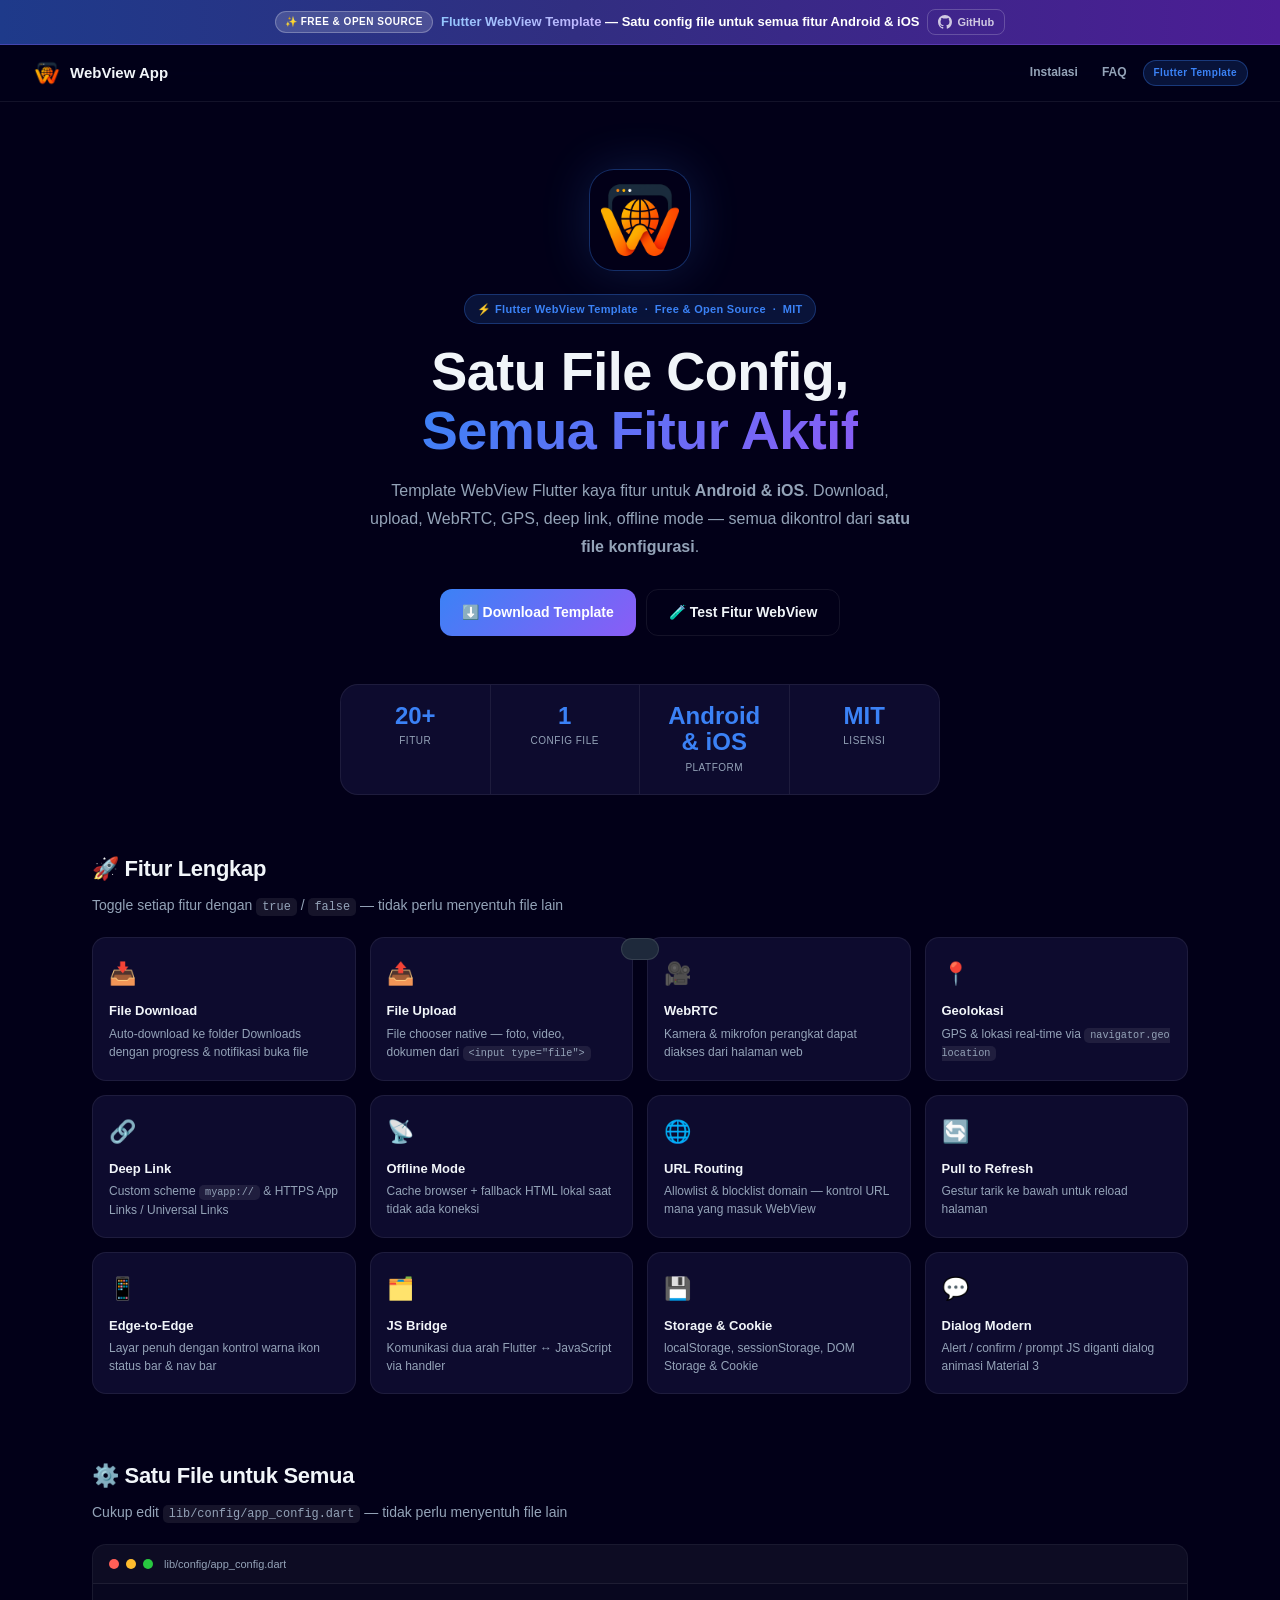
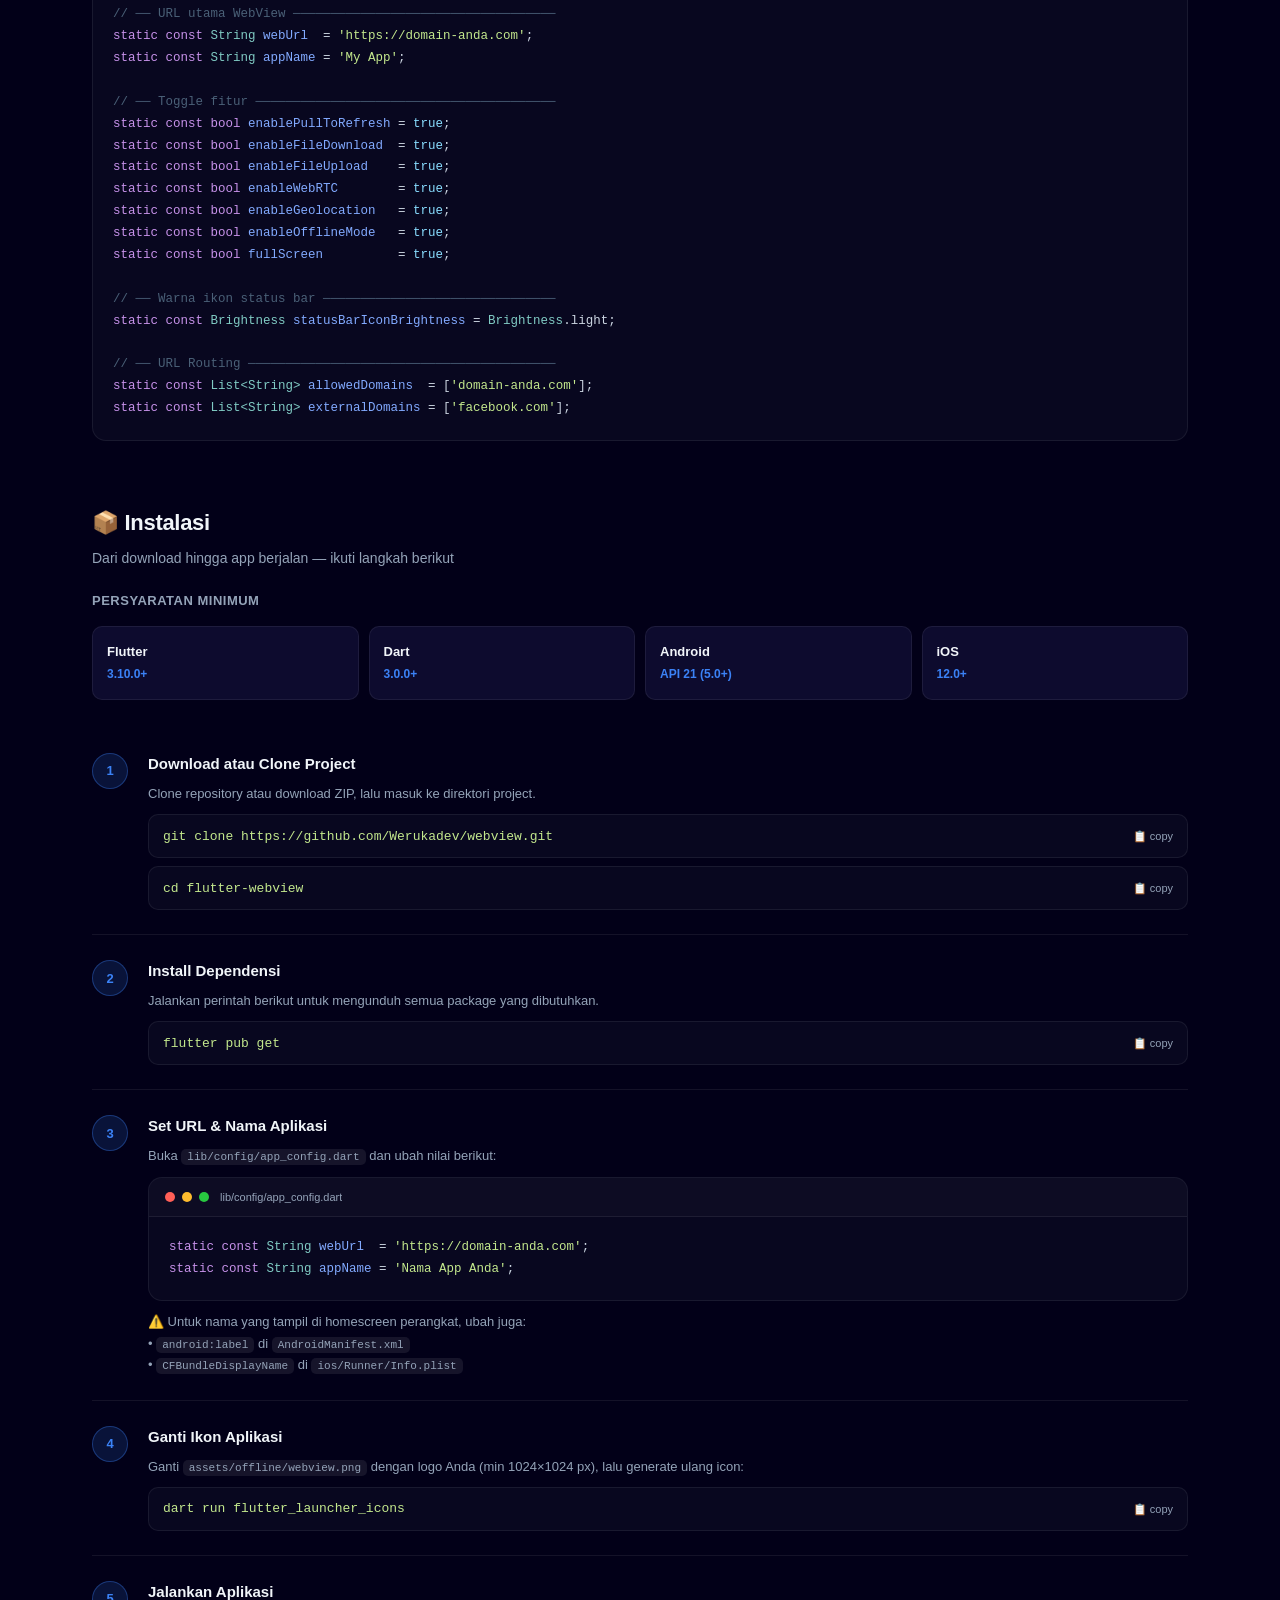
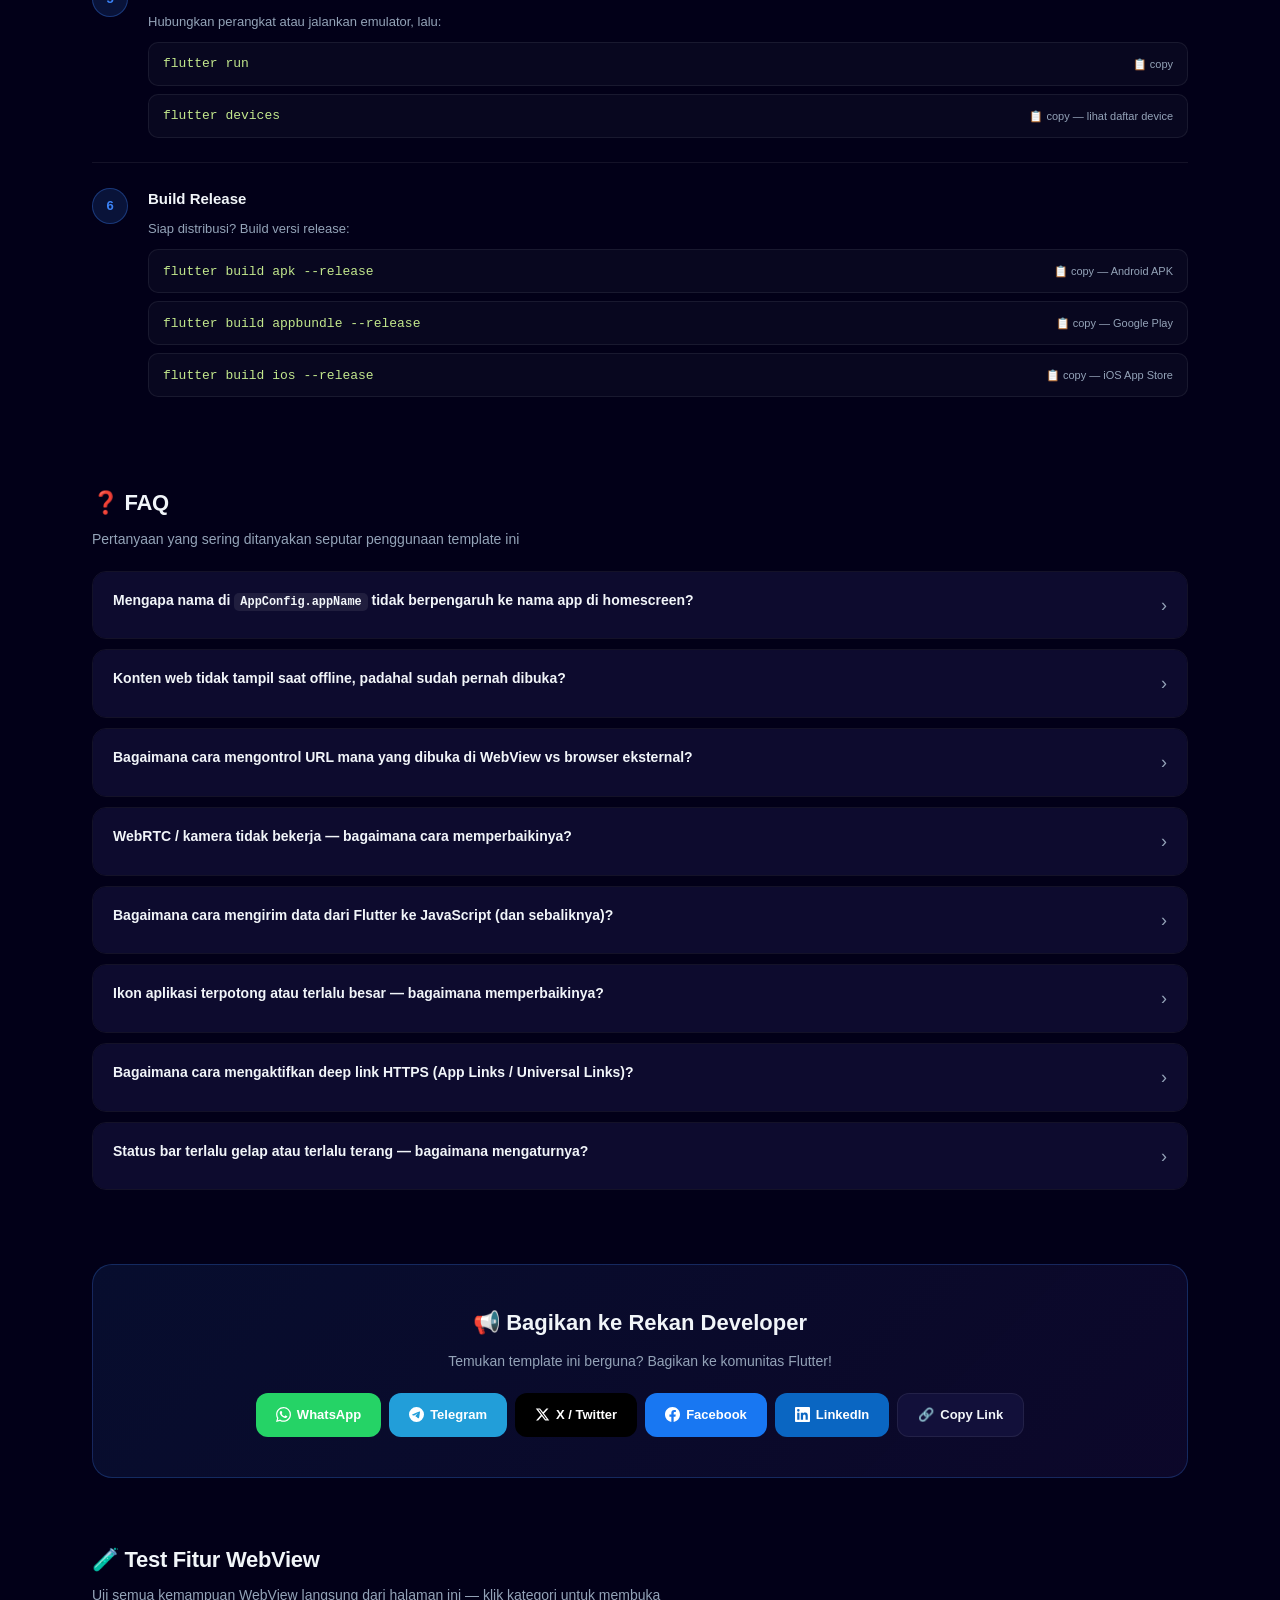
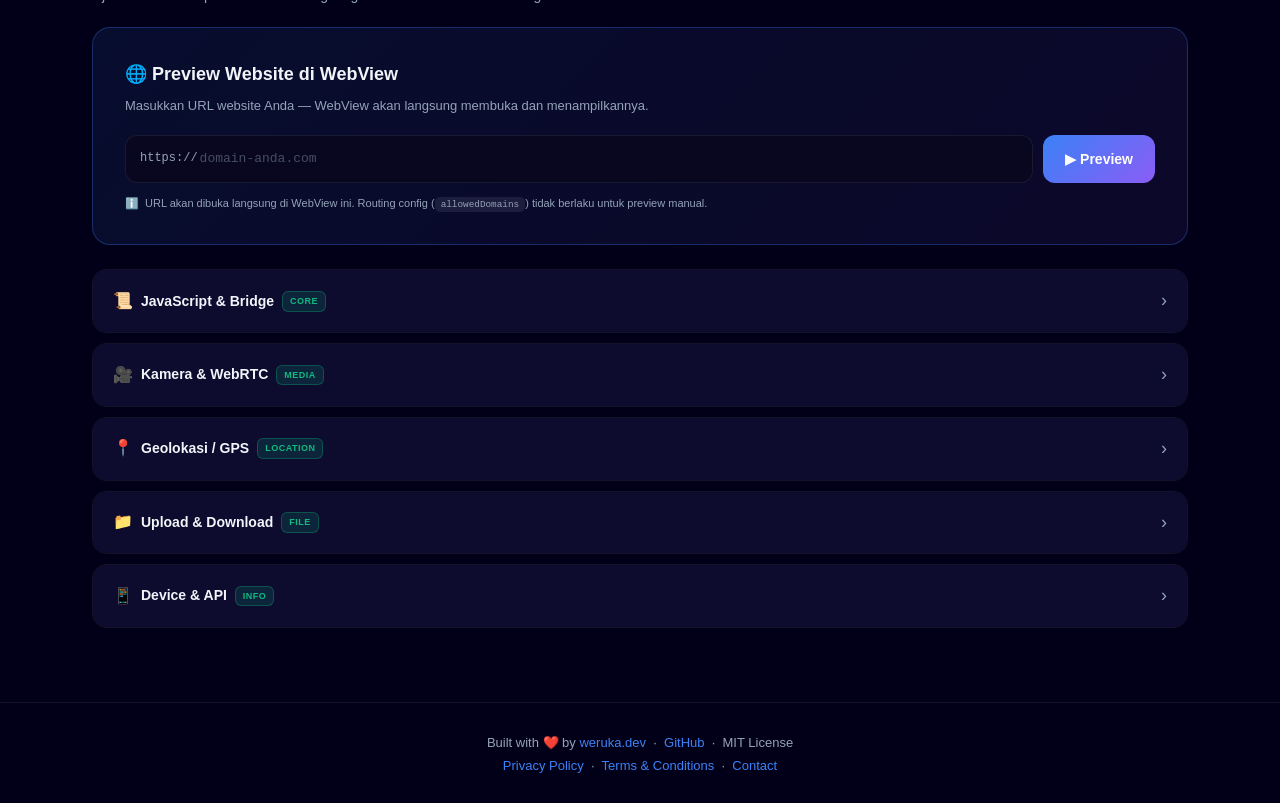
==== commit 002aa75c: "- Update Landing Page" ====
--- a/assets/offline/index.html
+++ b/assets/offline/index.html
@@ -51,6 +51,7 @@
   </script>
 
   <style>
+    /* ── Design tokens ───────────────────────────────────── */
     :root {
       --bg:      #020018;
       --surface: #0d0b2e;
@@ -62,286 +63,415 @@
       --text:    #F1F5F9;
       --muted:   #94A3B8;
       --success: #10B981;
-    }
-
+      /* spacing scale */
+      --px: 16px;       /* section horizontal padding (mobile) */
+      --gap: 40px;      /* section bottom gap (mobile) */
+    }
+    @media(min-width:640px)  { :root{ --px:24px; --gap:52px; } }
+    @media(min-width:1024px) { :root{ --px:32px; --gap:64px; } }
+
+    /* ── Reset ───────────────────────────────────────────── */
     *, *::before, *::after { margin:0; padding:0; box-sizing:border-box; }
-    html { scroll-behavior:smooth; }
+    html { scroll-behavior:smooth; -webkit-text-size-adjust:100%; }
     body {
       background:var(--bg); color:var(--text);
       font-family:-apple-system,BlinkMacSystemFont,'Segoe UI',Roboto,'Helvetica Neue',sans-serif;
-      line-height:1.65; min-height:100vh;
+      line-height:1.65; min-height:100vh; overflow-x:hidden;
     }
     a { color:var(--primary); text-decoration:none; }
+    img { max-width:100%; display:block; }
     code {
       font-family:'SF Mono','Fira Code',Consolas,monospace;
-      font-size:.88em; background:rgba(255,255,255,.07);
-      padding:2px 7px; border-radius:5px;
-    }
-
-    /* ── Announcement bar ───────────────────────────────── */
+      font-size:.85em; background:rgba(255,255,255,.08);
+      padding:2px 6px; border-radius:5px; word-break:break-all;
+    }
+
+    /* ── Announcement bar ─────────────────────────────── */
     .announce {
-      background: linear-gradient(90deg, #1e3a8a 0%, #312e81 40%, #4c1d95 100%);
-      border-bottom: 1px solid rgba(139,92,246,.35);
-      padding: 10px 24px;
-      display: flex; align-items: center; justify-content: center; gap: 10px;
-      flex-wrap: wrap; text-align: center;
+      background:linear-gradient(90deg,#1e3a8a 0%,#312e81 45%,#4c1d95 100%);
+      border-bottom:1px solid rgba(139,92,246,.35);
+      padding:9px var(--px);
+      display:flex; align-items:center; justify-content:center;
+      gap:8px; flex-wrap:wrap; text-align:center;
     }
     .announce-badge {
-      background: rgba(255,255,255,.15);
-      border: 1px solid rgba(255,255,255,.25);
-      color: #fff; font-size: 10px; font-weight: 800;
-      padding: 2px 10px; border-radius: 20px;
-      letter-spacing: .6px; text-transform: uppercase; white-space: nowrap;
+      background:rgba(255,255,255,.15); border:1px solid rgba(255,255,255,.25);
+      color:#fff; font-size:10px; font-weight:800;
+      padding:2px 9px; border-radius:20px;
+      letter-spacing:.5px; text-transform:uppercase; white-space:nowrap;
     }
     .announce-text {
-      font-size: 13px; font-weight: 700; color: #fff; letter-spacing: -.1px;
+      font-size:12px; font-weight:700; color:#fff;
     }
     .announce-text span {
-      background: linear-gradient(90deg, #93c5fd, #c4b5fd);
-      -webkit-background-clip: text; -webkit-text-fill-color: transparent;
-      background-clip: text;
+      background:linear-gradient(90deg,#93c5fd,#c4b5fd);
+      -webkit-background-clip:text; -webkit-text-fill-color:transparent; background-clip:text;
     }
     .announce-link {
-      display: inline-flex; align-items: center; gap: 5px;
-      font-size: 12px; font-weight: 700; color: rgba(255,255,255,.7);
-      border: 1px solid rgba(255,255,255,.2); border-radius: 8px;
-      padding: 3px 12px; transition: all .2s; white-space: nowrap;
-    }
-    .announce-link:hover { color: #fff; background: rgba(255,255,255,.12); border-color: rgba(255,255,255,.4); -webkit-text-fill-color: #fff; }
-
-    /* ── Nav ─────────────────────────────────────────────── */
+      display:inline-flex; align-items:center; gap:5px;
+      font-size:11px; font-weight:700; color:rgba(255,255,255,.75);
+      border:1px solid rgba(255,255,255,.2); border-radius:8px;
+      padding:3px 10px; transition:all .2s; white-space:nowrap;
+    }
+    .announce-link:hover { color:#fff; background:rgba(255,255,255,.12); border-color:rgba(255,255,255,.4); -webkit-text-fill-color:#fff; }
+    /* hide github link on very small screens */
+    @media(max-width:400px){ .announce-link{ display:none; } }
+    @media(min-width:640px){ .announce-text{ font-size:13px; } }
+
+    /* ── Nav ──────────────────────────────────────────── */
     nav {
       position:sticky; top:0; z-index:100;
-      padding:14px 24px;
-      background:rgba(2,0,24,.82);
+      padding:12px var(--px);
+      background:rgba(2,0,24,.88);
       backdrop-filter:blur(20px) saturate(1.4);
       -webkit-backdrop-filter:blur(20px) saturate(1.4);
       border-bottom:1px solid var(--border);
-      display:flex; align-items:center; justify-content:space-between;
-    }
-    .nav-brand { display:flex; align-items:center; gap:10px; font-size:15px; font-weight:700; }
-    .nav-brand img { width:30px; height:30px; border-radius:8px; }
+      display:flex; align-items:center; justify-content:space-between; gap:12px;
+    }
+    .nav-brand { display:flex; align-items:center; gap:8px; font-size:14px; font-weight:700; min-width:0; }
+    .nav-brand img { width:28px; height:28px; border-radius:7px; flex-shrink:0; }
+    .nav-brand span { white-space:nowrap; overflow:hidden; text-overflow:ellipsis; }
+    .nav-links { display:none; align-items:center; gap:4px; }
+    .nav-links a {
+      font-size:12px; font-weight:700; color:var(--muted);
+      padding:6px 10px; border-radius:8px; transition:color .15s,background .15s;
+      white-space:nowrap;
+    }
+    .nav-links a:hover { color:var(--text); background:rgba(255,255,255,.06); }
     .nav-pill {
-      font-size:11px; font-weight:700; letter-spacing:.4px;
-      padding:4px 12px; border-radius:20px;
+      font-size:10px; font-weight:700; letter-spacing:.4px;
+      padding:4px 10px; border-radius:20px; white-space:nowrap;
       background:var(--prim-g); border:1px solid rgba(59,130,246,.35); color:var(--primary);
     }
-
-    /* ── Hero ────────────────────────────────────────────── */
-    .hero { text-align:center; padding:68px 24px 44px; max-width:680px; margin:0 auto; }
+    .nav-right { display:flex; align-items:center; gap:6px; }
+    @media(min-width:540px){ .nav-links{ display:flex; } }
+    @media(min-width:640px){ .nav-brand{ font-size:15px; } .nav-brand img{ width:30px; height:30px; } }
+
+    /* ── Hero ─────────────────────────────────────────── */
+    .hero {
+      text-align:center;
+      padding:48px var(--px) 36px;
+      max-width:720px; margin:0 auto;
+    }
     .hero-logo {
-      width:96px; height:96px; border-radius:22px;
-      margin:0 auto 28px; display:block;
-      box-shadow:0 0 0 1px rgba(59,130,246,.3),0 0 60px rgba(59,130,246,.22);
+      width:clamp(72px,18vw,100px); height:clamp(72px,18vw,100px);
+      border-radius:clamp(16px,4vw,24px);
+      margin:0 auto 24px; display:block;
+      box-shadow:0 0 0 1px rgba(59,130,246,.3),0 0 50px rgba(59,130,246,.2);
     }
     .chip {
       display:inline-flex; align-items:center; gap:6px;
       background:var(--prim-g); border:1px solid rgba(59,130,246,.3); color:var(--primary);
-      font-size:12px; font-weight:700; padding:5px 14px; border-radius:20px;
-      margin-bottom:20px; letter-spacing:.3px;
+      font-size:11px; font-weight:700; padding:5px 12px; border-radius:20px;
+      margin-bottom:18px; letter-spacing:.3px;
+      max-width:90vw; text-align:center; flex-wrap:wrap; justify-content:center;
     }
     h1 {
-      font-size:clamp(26px,6.5vw,52px); font-weight:900;
-      letter-spacing:-1.5px; line-height:1.12; margin-bottom:18px;
+      font-size:clamp(24px,7vw,54px); font-weight:900;
+      letter-spacing:clamp(-.5px,-0.03em,-1.5px); line-height:1.1; margin-bottom:16px;
     }
     .grad {
       background:linear-gradient(135deg,var(--primary) 0%,var(--purple) 100%);
       -webkit-background-clip:text; -webkit-text-fill-color:transparent; background-clip:text;
     }
-    .hero-sub { color:var(--muted); font-size:16px; max-width:520px; margin:0 auto 32px; line-height:1.75; }
-    .hero-actions { display:flex; gap:12px; justify-content:center; flex-wrap:wrap; }
-
+    .hero-sub {
+      color:var(--muted); font-size:clamp(14px,3.5vw,16px);
+      max-width:540px; margin:0 auto 28px; line-height:1.75;
+    }
+    .hero-actions { display:flex; gap:10px; justify-content:center; flex-wrap:wrap; }
+    @media(min-width:640px){ .hero{ padding:68px var(--px) 48px; } }
+
+    /* ── Buttons ──────────────────────────────────────── */
     .btn {
       display:inline-flex; align-items:center; gap:8px;
-      padding:13px 26px; border-radius:12px; font-size:14px; font-weight:700;
+      padding:12px 22px; border-radius:12px; font-size:14px; font-weight:700;
       cursor:pointer; border:none; transition:opacity .2s,transform .15s;
-    }
-    .btn:hover { opacity:.87; transform:translateY(-1px); }
+      min-height:44px; /* touch target */
+    }
+    .btn:active { opacity:.8; transform:scale(.97); }
+    .btn:hover  { opacity:.87; transform:translateY(-1px); }
     .btn-p { background:linear-gradient(135deg,var(--primary),var(--purple)); color:#fff; }
     .btn-g { background:transparent; color:var(--text); border:1px solid var(--border); }
     .btn-g:hover { border-color:var(--primary); background:var(--prim-g); }
-
-    /* ── Stats ───────────────────────────────────────────── */
+    @media(max-width:360px){ .btn{ font-size:13px; padding:11px 16px; } }
+
+    /* ── Stats bar ────────────────────────────────────── */
     .stats {
-      display:flex; max-width:580px; margin:0 auto 56px;
-      background:var(--surface); border:1px solid var(--border); border-radius:18px; overflow:hidden;
-    }
-    .stat { flex:1; padding:22px 12px; text-align:center; border-right:1px solid var(--border); }
-    .stat:last-child { border-right:none; }
-    .stat-v { font-size:23px; font-weight:900; color:var(--primary); line-height:1.1; }
+      display:grid; grid-template-columns:1fr 1fr;
+      max-width:600px; margin:0 auto 48px;
+      background:var(--surface); border:1px solid var(--border);
+      border-radius:18px; overflow:hidden;
+    }
+    .stat {
+      padding:18px 12px; text-align:center;
+      border-right:1px solid var(--border);
+      border-bottom:1px solid var(--border);
+    }
+    .stat:nth-child(2n) { border-right:none; }
+    .stat:nth-last-child(-n+2) { border-bottom:none; }
+    .stat-v { font-size:clamp(18px,5vw,24px); font-weight:900; color:var(--primary); line-height:1.1; }
     .stat-l { font-size:10px; color:var(--muted); text-transform:uppercase; letter-spacing:.5px; margin-top:4px; }
-
-    /* ── Sections ────────────────────────────────────────── */
-    .sec { max-width:880px; margin:0 auto; padding:0 24px 56px; }
-    .sec-h { font-size:21px; font-weight:800; margin-bottom:6px; letter-spacing:-.3px; }
-    .sec-s { color:var(--muted); font-size:14px; margin-bottom:24px; }
-
-    /* ── Feature grid ────────────────────────────────────── */
-    .fgrid { display:grid; grid-template-columns:repeat(auto-fill,minmax(200px,1fr)); gap:14px; }
+    @media(min-width:640px){
+      .stats{ grid-template-columns:repeat(4,1fr); margin-bottom:56px; }
+      .stat{ border-bottom:none; }
+      .stat:nth-child(2n){ border-right:1px solid var(--border); }
+      .stat:last-child{ border-right:none; }
+    }
+
+    /* ── Sections ─────────────────────────────────────── */
+    .sec { max-width:1040px; margin:0 auto; padding:0 var(--px) var(--gap); }
+    .sec-h { font-size:clamp(18px,4vw,22px); font-weight:800; margin-bottom:6px; letter-spacing:-.3px; }
+    .sec-s { color:var(--muted); font-size:clamp(13px,3vw,14px); margin-bottom:20px; }
+
+    /* ── Feature grid ─────────────────────────────────── */
+    .fgrid {
+      display:grid;
+      grid-template-columns:repeat(2,1fr);
+      gap:12px;
+    }
     .fcard {
       background:var(--surface); border:1px solid var(--border);
-      border-radius:14px; padding:18px 16px; transition:border-color .2s,transform .2s;
+      border-radius:14px; padding:16px 14px; transition:border-color .2s,transform .2s;
     }
     .fcard:hover { border-color:rgba(59,130,246,.4); transform:translateY(-2px); }
-    .ficon { font-size:24px; margin-bottom:10px; }
-    .fname { font-size:14px; font-weight:700; margin-bottom:4px; }
-    .fdesc { font-size:12px; color:var(--muted); line-height:1.55; }
-
-    /* ── Code preview ────────────────────────────────────── */
-    .cbox { background:#08071f; border:1px solid var(--border); border-radius:16px; overflow:hidden; }
+    .ficon { font-size:22px; margin-bottom:8px; }
+    .fname { font-size:13px; font-weight:700; margin-bottom:3px; }
+    .fdesc { font-size:12px; color:var(--muted); line-height:1.5; }
+    @media(min-width:480px){ .fgrid{ grid-template-columns:repeat(3,1fr); } }
+    @media(min-width:768px){ .fgrid{ grid-template-columns:repeat(4,1fr); gap:14px; } .fcard{ padding:18px 16px; } }
+
+    /* ── Code preview ─────────────────────────────────── */
+    .cbox { background:#08071f; border:1px solid var(--border); border-radius:14px; overflow:hidden; }
     .ctop {
       display:flex; align-items:center; gap:7px;
-      padding:12px 18px; border-bottom:1px solid var(--border);
+      padding:10px 16px; border-bottom:1px solid var(--border);
       background:rgba(255,255,255,.02);
     }
-    .d { width:10px; height:10px; border-radius:50%; }
+    .d { width:10px; height:10px; border-radius:50%; flex-shrink:0; }
     .dr{background:#FF5F57;} .dy{background:#FEBC2E;} .dg{background:#28C840;}
-    .cfile { font-size:12px; color:var(--muted); margin-left:4px; }
+    .cfile { font-size:11px; color:var(--muted); margin-left:4px; white-space:nowrap; overflow:hidden; text-overflow:ellipsis; }
     pre {
-      padding:20px; overflow-x:auto;
+      padding:16px; overflow-x:auto;
       font-family:'SF Mono','Fira Code',Consolas,monospace;
-      font-size:12.5px; line-height:1.75; color:#CBD5E1;
-    }
+      font-size:11px; line-height:1.75; color:#CBD5E1;
+      -webkit-overflow-scrolling:touch;
+    }
+    @media(min-width:480px){ pre{ font-size:12px; padding:18px; } }
+    @media(min-width:768px){ pre{ font-size:12.5px; padding:20px; } }
     .kw{color:#c792ea;} .ty{color:#80cbc4;} .st{color:#c3e88d;}
     .cm{color:#4a6077;} .nm{color:#82aaff;} .bl{color:#89ddff;}
 
-    /* ── Share card ──────────────────────────────────────── */
+    /* ── Share card ───────────────────────────────────── */
     .share-card {
       background:linear-gradient(135deg,rgba(59,130,246,.1),rgba(139,92,246,.08));
-      border:1px solid rgba(59,130,246,.25); border-radius:20px; padding:36px 24px; text-align:center;
-    }
-    .share-h { font-size:21px; font-weight:800; margin-bottom:8px; }
-    .share-s { color:var(--muted); font-size:14px; margin-bottom:24px; }
-    .share-row { display:flex; gap:10px; justify-content:center; flex-wrap:wrap; }
+      border:1px solid rgba(59,130,246,.25); border-radius:20px;
+      padding:clamp(24px,5vw,40px) var(--px); text-align:center;
+    }
+    .share-h { font-size:clamp(17px,4vw,22px); font-weight:800; margin-bottom:8px; }
+    .share-s { color:var(--muted); font-size:clamp(12px,3vw,14px); margin-bottom:20px; }
+    .share-row { display:flex; gap:8px; justify-content:center; flex-wrap:wrap; }
     .sbtn {
-      display:inline-flex; align-items:center; gap:7px;
-      padding:11px 20px; border-radius:12px; font-size:13px; font-weight:700;
+      display:inline-flex; align-items:center; gap:6px;
+      padding:10px 14px; border-radius:12px; font-size:13px; font-weight:700;
       cursor:pointer; border:none; color:#fff; transition:opacity .2s,transform .15s;
+      min-height:44px;
     }
     .sbtn:hover { opacity:.84; transform:translateY(-1px); }
-    .sbtn svg { width:16px; height:16px; fill:currentColor; flex-shrink:0; }
+    .sbtn:active { opacity:.75; transform:scale(.96); }
+    .sbtn svg { width:15px; height:15px; fill:currentColor; flex-shrink:0; }
+    .sbtn span { display:none; }
     .s-wa{background:#25D366;} .s-tg{background:#229ED9;} .s-tw{background:#000;}
     .s-fb{background:#1877F2;} .s-li{background:#0A66C2;}
     .s-cp{background:var(--surf2);border:1px solid var(--border);color:var(--text);}
-
-    /* ── Toast ───────────────────────────────────────────── */
+    /* show label from 400px */
+    @media(min-width:400px){ .sbtn span{ display:inline; } .sbtn{ padding:10px 16px; } }
+    @media(min-width:640px){ .sbtn{ padding:11px 20px; } }
+
+    /* ── Toast ────────────────────────────────────────── */
     .toast {
-      position:fixed; bottom:24px; left:50%;
+      position:fixed; bottom:20px; left:50%;
       transform:translateX(-50%) translateY(80px);
       background:#1e293b; border:1px solid rgba(255,255,255,.1);
-      color:var(--text); padding:11px 20px; border-radius:12px;
-      font-size:14px; font-weight:600; z-index:999;
+      color:var(--text); padding:10px 18px; border-radius:12px;
+      font-size:13px; font-weight:600; z-index:999;
       transition:transform .35s cubic-bezier(0.34,1.56,0.64,1);
-      white-space:nowrap; pointer-events:none;
+      white-space:nowrap; pointer-events:none; max-width:90vw; text-align:center;
     }
     .toast.show { transform:translateX(-50%) translateY(0); }
 
-    /* ── Accordion ───────────────────────────────────────── */
-    .acc { border:1px solid var(--border); border-radius:14px; overflow:hidden; margin-bottom:12px; }
+    /* ── Accordion ────────────────────────────────────── */
+    .acc { border:1px solid var(--border); border-radius:14px; overflow:hidden; margin-bottom:10px; }
     .acc-h {
       display:flex; align-items:center; justify-content:space-between;
-      padding:16px 20px; cursor:pointer;
+      padding:14px 16px; cursor:pointer; min-height:52px;
       background:var(--surface); user-select:none; transition:background .15s;
     }
     .acc-h:hover { background:var(--surf2); }
-    .acc-l { display:flex; align-items:center; gap:10px; }
-    .acc-l strong { font-size:14px; }
+    .acc-l { display:flex; align-items:center; gap:8px; min-width:0; }
+    .acc-l strong { font-size:13px; white-space:nowrap; }
     .acc-tag {
-      font-size:9px; font-weight:800; letter-spacing:.6px; text-transform:uppercase;
-      padding:2px 8px; border-radius:6px;
+      font-size:9px; font-weight:800; letter-spacing:.5px; text-transform:uppercase;
+      padding:2px 7px; border-radius:6px; white-space:nowrap;
       background:rgba(16,185,129,.15); border:1px solid rgba(16,185,129,.3); color:var(--success);
     }
-    .chev { color:var(--muted); font-size:18px; transition:transform .3s; }
-    .acc-b { display:none; padding:20px; border-top:1px solid var(--border); }
+    .chev { color:var(--muted); font-size:18px; transition:transform .3s; flex-shrink:0; }
+    .acc-b { display:none; padding:16px; border-top:1px solid var(--border); }
     .acc-b.open { display:block; }
-
-    /* ── Test grid ───────────────────────────────────────── */
-    .tgrid { display:grid; grid-template-columns:repeat(auto-fill,minmax(130px,1fr)); gap:10px; margin-bottom:14px; }
+    @media(min-width:480px){ .acc-h{ padding:16px 20px; } .acc-b{ padding:20px; } .acc-l strong{ font-size:14px; } }
+
+    /* ── Test grid ────────────────────────────────────── */
+    .tgrid { display:grid; grid-template-columns:repeat(auto-fill,minmax(100px,1fr)); gap:8px; margin-bottom:12px; }
     .tbtn {
-      padding:12px 10px; border-radius:10px; text-align:center;
+      padding:12px 8px; border-radius:10px; text-align:center;
       border:1px solid var(--border); background:rgba(255,255,255,.03);
-      color:var(--text); font-size:12px; font-weight:700; cursor:pointer; transition:all .18s;
+      color:var(--text); font-size:11px; font-weight:700; cursor:pointer;
+      transition:all .18s; min-height:72px;
     }
     .tbtn:hover { border-color:var(--primary); background:var(--prim-g); color:var(--primary); }
-    .tbtn .ico { font-size:22px; display:block; margin-bottom:5px; }
+    .tbtn:active { transform:scale(.95); }
+    .tbtn .ico { font-size:20px; display:block; margin-bottom:4px; }
     .result {
-      background:#08071f; border:1px solid var(--border); border-radius:10px; padding:14px;
-      font-family:'SF Mono',Consolas,monospace; font-size:12px; line-height:1.65;
+      background:#08071f; border:1px solid var(--border); border-radius:10px; padding:12px;
+      font-family:'SF Mono',Consolas,monospace; font-size:11px; line-height:1.65;
       color:var(--muted); min-height:54px; white-space:pre-wrap; word-break:break-all;
-    }
-
-    /* ── Install steps ───────────────────────────────────── */
-    .steps { display:flex; flex-direction:column; gap:0; }
-    .step {
-      display:flex; gap:20px; padding:24px 0;
-      border-bottom:1px solid var(--border);
-    }
+      -webkit-overflow-scrolling:touch;
+    }
+    @media(min-width:480px){ .tgrid{ grid-template-columns:repeat(auto-fill,minmax(120px,1fr)); gap:10px; } .tbtn{ font-size:12px; } .result{ font-size:12px; padding:14px; } }
+
+    /* ── Install steps ────────────────────────────────── */
+    .steps { display:flex; flex-direction:column; }
+    .step { display:flex; gap:14px; padding:20px 0; border-bottom:1px solid var(--border); }
     .step:last-child { border-bottom:none; }
     .step-num {
-      flex-shrink:0; width:36px; height:36px; border-radius:50%;
+      flex-shrink:0; width:34px; height:34px; border-radius:50%;
       background:var(--prim-g); border:1px solid rgba(59,130,246,.35);
-      color:var(--primary); font-size:14px; font-weight:900;
-      display:flex; align-items:center; justify-content:center; margin-top:2px;
-    }
-    .step-body { flex:1; }
-    .step-title { font-size:15px; font-weight:800; margin-bottom:6px; }
-    .step-desc { font-size:13px; color:var(--muted); line-height:1.65; margin-bottom:10px; }
+      color:var(--primary); font-size:13px; font-weight:900;
+      display:flex; align-items:center; justify-content:center; margin-top:1px;
+    }
+    .step-body { flex:1; min-width:0; }
+    .step-title { font-size:14px; font-weight:800; margin-bottom:6px; }
+    .step-desc { font-size:12px; color:var(--muted); line-height:1.65; margin-bottom:10px; }
     .step-desc:last-child { margin-bottom:0; }
     .cmd {
-      display:flex; align-items:center; justify-content:space-between; gap:12px;
+      display:flex; align-items:center; justify-content:space-between; gap:10px;
       background:#08071f; border:1px solid var(--border); border-radius:10px;
-      padding:12px 16px; margin-bottom:8px; cursor:pointer;
+      padding:10px 14px; margin-bottom:8px; cursor:pointer; min-height:44px;
+      -webkit-overflow-scrolling:touch;
     }
     .cmd:last-child { margin-bottom:0; }
     .cmd:hover { border-color:rgba(59,130,246,.4); }
+    .cmd:active { opacity:.8; }
     .cmd-text {
       font-family:'SF Mono','Fira Code',Consolas,monospace;
-      font-size:13px; color:#c3e88d; flex:1;
-    }
-    .cmd-copy { font-size:11px; color:var(--muted); white-space:nowrap; }
-    .req-grid { display:grid; grid-template-columns:repeat(auto-fill,minmax(160px,1fr)); gap:10px; }
-    .req-card {
-      background:var(--surface); border:1px solid var(--border);
-      border-radius:10px; padding:14px 16px;
-    }
+      font-size:11px; color:#c3e88d; flex:1;
+      overflow:hidden; text-overflow:ellipsis; white-space:nowrap;
+    }
+    .cmd-copy { font-size:10px; color:var(--muted); white-space:nowrap; flex-shrink:0; }
+    .req-grid { display:grid; grid-template-columns:repeat(2,1fr); gap:10px; }
+    .req-card { background:var(--surface); border:1px solid var(--border); border-radius:10px; padding:14px; }
     .req-name { font-size:13px; font-weight:700; }
-    .req-val { font-size:12px; color:var(--primary); font-weight:600; margin-top:2px; }
-
-    /* ── FAQ ─────────────────────────────────────────────── */
-    .faq-item {
-      border:1px solid var(--border); border-radius:14px;
-      overflow:hidden; margin-bottom:10px;
-    }
+    .req-val { font-size:12px; color:var(--primary); font-weight:600; margin-top:3px; }
+    @media(min-width:480px){
+      .step{ gap:20px; padding:24px 0; } .step-num{ width:36px; height:36px; }
+      .step-title{ font-size:15px; } .step-desc{ font-size:13px; }
+      .cmd-text{ font-size:12.5px; } .cmd-copy{ font-size:11px; }
+      .req-grid{ grid-template-columns:repeat(4,1fr); }
+    }
+    @media(min-width:768px){ .cmd-text{ white-space:normal; font-size:13px; } }
+
+    /* ── FAQ ──────────────────────────────────────────── */
+    .faq-item { border:1px solid var(--border); border-radius:14px; overflow:hidden; margin-bottom:10px; }
     .faq-q {
-      display:flex; align-items:flex-start; justify-content:space-between; gap:16px;
-      padding:18px 20px; cursor:pointer;
+      display:flex; align-items:flex-start; justify-content:space-between; gap:12px;
+      padding:16px; cursor:pointer; min-height:52px;
       background:var(--surface); user-select:none; transition:background .15s;
     }
     .faq-q:hover { background:var(--surf2); }
-    .faq-q-text { font-size:14px; font-weight:700; line-height:1.5; flex:1; }
+    .faq-q-text { font-size:13px; font-weight:700; line-height:1.5; flex:1; }
     .faq-chev { color:var(--muted); font-size:18px; flex-shrink:0; transition:transform .3s; margin-top:1px; }
     .faq-a {
-      display:none; padding:0 20px 20px;
+      display:none; padding:16px;
       font-size:13px; color:var(--muted); line-height:1.75;
-      border-top:1px solid var(--border); padding-top:16px;
+      border-top:1px solid var(--border);
     }
     .faq-a.open { display:block; }
     .faq-a p { margin-bottom:10px; }
     .faq-a p:last-child { margin-bottom:0; }
-    .faq-a ul { padding-left:20px; }
+    .faq-a ul { padding-left:18px; }
     .faq-a li { margin-bottom:6px; }
-
-    /* ── Footer ──────────────────────────────────────────── */
+    @media(min-width:480px){
+      .faq-q{ padding:18px 20px; } .faq-q-text{ font-size:14px; }
+      .faq-a{ padding:16px 20px 20px; }
+    }
+
+    /* ── Footer ───────────────────────────────────────── */
     footer {
-      text-align:center; padding:28px 24px;
-      border-top:1px solid var(--border); color:var(--muted); font-size:13px;
-    }
-
-    @media(max-width:480px){
-      .stats{flex-wrap:wrap;}
-      .stat{min-width:50%;border-bottom:1px solid var(--border);}
-      .stat:nth-child(even){border-right:none;}
-      .stat:nth-last-child(-n+2){border-bottom:none;}
+      text-align:center; padding:24px var(--px);
+      border-top:1px solid var(--border); color:var(--muted); font-size:12px; line-height:1.8;
+    }
+    @media(min-width:480px){ footer{ font-size:13px; padding:28px var(--px); } }
+
+    /* ── URL Preview ──────────────────────────────────── */
+    .url-preview-card {
+      background:linear-gradient(135deg,rgba(59,130,246,.1),rgba(139,92,246,.08));
+      border:1px solid rgba(59,130,246,.3); border-radius:18px;
+      padding:clamp(20px,4vw,32px); margin-bottom:24px;
+    }
+    .url-preview-title { font-size:clamp(15px,3.5vw,18px); font-weight:800; margin-bottom:6px; }
+    .url-preview-sub { font-size:clamp(12px,3vw,13px); color:var(--muted); margin-bottom:18px; line-height:1.6; }
+    .url-input-row {
+      display:flex; gap:10px; align-items:stretch; flex-wrap:wrap;
+    }
+    .url-input-wrap {
+      flex:1; min-width:0;
+      display:flex; align-items:center;
+      background:#08071f; border:1px solid var(--border); border-radius:12px;
+      padding:0 14px; min-height:48px; transition:border-color .2s;
+      min-width:180px;
+    }
+    .url-input-wrap:focus-within { border-color:rgba(59,130,246,.6); box-shadow:0 0 0 3px rgba(59,130,246,.12); }
+    .url-prefix {
+      font-family:'SF Mono',Consolas,monospace; font-size:12px;
+      color:var(--muted); white-space:nowrap; user-select:none; margin-right:2px;
+    }
+    .url-input {
+      flex:1; background:none; border:none; outline:none;
+      font-family:'SF Mono',Consolas,monospace; font-size:13px;
+      color:var(--text); min-width:0; padding:12px 0;
+    }
+    .url-input::placeholder { color:rgba(148,163,184,.45); }
+    .url-submit {
+      display:inline-flex; align-items:center; gap:8px;
+      padding:0 22px; min-height:48px; border-radius:12px; border:none;
+      background:linear-gradient(135deg,var(--primary),var(--purple)); color:#fff;
+      font-size:14px; font-weight:700; cursor:pointer; white-space:nowrap;
+      transition:opacity .2s,transform .15s; flex-shrink:0;
+    }
+    .url-submit:hover { opacity:.87; transform:translateY(-1px); }
+    .url-submit:active { opacity:.75; transform:scale(.97); }
+    .url-submit:disabled { opacity:.4; cursor:not-allowed; transform:none; }
+    .url-note {
+      margin-top:12px; font-size:11px; color:var(--muted);
+      display:flex; align-items:flex-start; gap:6px; line-height:1.6;
+    }
+    .url-status {
+      margin-top:10px; font-size:12px; font-weight:700; min-height:18px;
+      color:var(--success); display:none;
+    }
+    .url-status.show { display:block; }
+    @media(max-width:420px){
+      .url-input-row{ flex-direction:column; }
+      .url-submit{ width:100%; justify-content:center; min-height:44px; }
+    }
+
+    /* ── Large screen enhancements ────────────────────── */
+    @media(min-width:1024px){
+      .sec{ max-width:1080px; }
+      .fgrid{ grid-template-columns:repeat(4,1fr); }
+      .hero{ max-width:760px; }
+    }
+    @media(min-width:1280px){
+      .sec{ max-width:1160px; }
     }
   </style>
 </head>
@@ -351,7 +481,7 @@
 <div class="announce">
   <span class="announce-badge">✨ Free &amp; Open Source</span>
   <span class="announce-text"><span>Flutter WebView Template</span> — Satu config file untuk semua fitur Android &amp; iOS</span>
-  <a href="https://github.com" target="_blank" rel="noopener" class="announce-link">
+  <a href="https://github.com/Werukadev/webview" target="_blank" rel="noopener" class="announce-link">
     <svg width="14" height="14" viewBox="0 0 24 24" fill="currentColor" style="-webkit-text-fill-color:currentColor"><path d="M12 0C5.374 0 0 5.373 0 12c0 5.302 3.438 9.8 8.207 11.387.599.111.793-.261.793-.577v-2.234c-3.338.726-4.033-1.416-4.033-1.416-.546-1.387-1.333-1.756-1.333-1.756-1.089-.745.083-.729.083-.729 1.205.084 1.839 1.237 1.839 1.237 1.07 1.834 2.807 1.304 3.492.997.107-.775.418-1.305.762-1.604-2.665-.305-5.467-1.334-5.467-5.931 0-1.311.469-2.381 1.236-3.221-.124-.303-.535-1.524.117-3.176 0 0 1.008-.322 3.301 1.23A11.509 11.509 0 0 1 12 5.803c1.02.005 2.047.138 3.006.404 2.291-1.552 3.297-1.23 3.297-1.23.653 1.653.242 2.874.118 3.176.77.84 1.235 1.911 1.235 3.221 0 4.609-2.807 5.624-5.479 5.921.43.372.823 1.102.823 2.222v3.293c0 .319.192.694.801.576C20.566 21.797 24 17.3 24 12c0-6.627-5.373-12-12-12z"/></svg>
     GitHub
   </a>
@@ -363,9 +493,11 @@
     <img src="webview.png" alt="Logo">
     <span>WebView App</span>
   </div>
-  <div style="display:flex;gap:8px;align-items:center">
-    <a href="#install" style="font-size:12px;font-weight:700;color:var(--muted);padding:5px 12px;border-radius:8px;transition:color .15s" onmouseover="this.style.color='var(--text)'" onmouseout="this.style.color='var(--muted)'">Instalasi</a>
-    <a href="#faq" style="font-size:12px;font-weight:700;color:var(--muted);padding:5px 12px;border-radius:8px;transition:color .15s" onmouseover="this.style.color='var(--text)'" onmouseout="this.style.color='var(--muted)'">FAQ</a>
+  <div class="nav-right">
+    <div class="nav-links">
+      <a href="#install">Instalasi</a>
+      <a href="#faq">FAQ</a>
+    </div>
     <span class="nav-pill">Flutter Template</span>
   </div>
 </nav>
@@ -381,7 +513,7 @@
     semua dikontrol dari <strong>satu file konfigurasi</strong>.
   </p>
   <div class="hero-actions">
-    <a href="https://github.com" class="btn btn-p" target="_blank" rel="noopener">⬇️ Download Template</a>
+    <a href="https://github.com/Werukadev/webview" class="btn btn-p" target="_blank" rel="noopener">⬇️ Download Template</a>
     <button class="btn btn-g" onclick="document.getElementById('dev').scrollIntoView({behavior:'smooth'})">🧪 Test Fitur WebView</button>
   </div>
 </div>
@@ -470,7 +602,7 @@
         <div class="step-title">Download atau Clone Project</div>
         <p class="step-desc">Clone repository atau download ZIP, lalu masuk ke direktori project.</p>
         <div class="cmd" onclick="copyCmd(this)">
-          <span class="cmd-text">git clone https://github.com/your-repo/flutter-webview.git</span>
+          <span class="cmd-text">git clone https://github.com/Werukadev/webview.git</span>
           <span class="cmd-copy">📋 copy</span>
         </div>
         <div class="cmd" onclick="copyCmd(this)">
@@ -696,25 +828,25 @@
     <div class="share-row">
       <button class="sbtn s-wa" onclick="doShare('whatsapp')">
         <svg viewBox="0 0 24 24"><path d="M17.472 14.382c-.297-.149-1.758-.867-2.03-.967-.273-.099-.471-.148-.67.15-.197.297-.767.966-.94 1.164-.173.199-.347.223-.644.075-.297-.15-1.255-.463-2.39-1.475-.883-.788-1.48-1.761-1.653-2.059-.173-.297-.018-.458.13-.606.134-.133.298-.347.446-.52.149-.174.198-.298.298-.497.099-.198.05-.371-.025-.52-.075-.149-.669-1.612-.916-2.207-.242-.579-.487-.5-.669-.51-.173-.008-.371-.01-.57-.01-.198 0-.52.074-.792.372-.272.297-1.04 1.016-1.04 2.479 0 1.462 1.065 2.875 1.213 3.074.149.198 2.096 3.2 5.077 4.487.709.306 1.262.489 1.694.625.712.227 1.36.195 1.871.118.571-.085 1.758-.719 2.006-1.413.248-.694.248-1.289.173-1.413-.074-.124-.272-.198-.57-.347m-5.421 7.403h-.004a9.87 9.87 0 01-5.031-1.378l-.361-.214-3.741.982.998-3.648-.235-.374a9.86 9.86 0 01-1.51-5.26c.001-5.45 4.436-9.884 9.888-9.884 2.64 0 5.122 1.03 6.988 2.898a9.825 9.825 0 012.893 6.994c-.003 5.45-4.437 9.884-9.885 9.884m8.413-18.297A11.815 11.815 0 0012.05 0C5.495 0 .16 5.335.157 11.892c0 2.096.547 4.142 1.588 5.945L.057 24l6.305-1.654a11.882 11.882 0 005.683 1.448h.005c6.554 0 11.89-5.335 11.893-11.893a11.821 11.821 0 00-3.48-8.413z"/></svg>
-        WhatsApp
+        <span>WhatsApp</span>
       </button>
       <button class="sbtn s-tg" onclick="doShare('telegram')">
         <svg viewBox="0 0 24 24"><path d="M11.944 0A12 12 0 0 0 0 12a12 12 0 0 0 12 12 12 12 0 0 0 12-12A12 12 0 0 0 12 0a12 12 0 0 0-.056 0zm4.962 7.224c.1-.002.321.023.465.14a.506.506 0 0 1 .171.325c.016.093.036.306.02.472-.18 1.898-.962 6.502-1.36 8.627-.168.9-.499 1.201-.82 1.23-.696.065-1.225-.46-1.9-.902-1.056-.693-1.653-1.124-2.678-1.8-1.185-.78-.417-1.21.258-1.91.177-.184 3.247-2.977 3.307-3.23.007-.032.014-.15-.056-.212s-.174-.041-.249-.024c-.106.024-1.793 1.14-5.061 3.345-.48.33-.913.49-1.302.48-.428-.008-1.252-.241-1.865-.44-.752-.245-1.349-.374-1.297-.789.027-.216.325-.437.893-.663 3.498-1.524 5.83-2.529 6.998-3.014 3.332-1.386 4.025-1.627 4.476-1.635z"/></svg>
-        Telegram
+        <span>Telegram</span>
       </button>
       <button class="sbtn s-tw" onclick="doShare('twitter')">
         <svg viewBox="0 0 24 24"><path d="M18.244 2.25h3.308l-7.227 8.26 8.502 11.24H16.17l-5.214-6.817L4.99 21.75H1.68l7.73-8.835L1.254 2.25H8.08l4.713 6.231zm-1.161 17.52h1.833L7.084 4.126H5.117z"/></svg>
-        X / Twitter
+        <span>X / Twitter</span>
       </button>
       <button class="sbtn s-fb" onclick="doShare('facebook')">
         <svg viewBox="0 0 24 24"><path d="M24 12.073c0-6.627-5.373-12-12-12s-12 5.373-12 12c0 5.99 4.388 10.954 10.125 11.854v-8.385H7.078v-3.47h3.047V9.43c0-3.007 1.792-4.669 4.533-4.669 1.312 0 2.686.235 2.686.235v2.953H15.83c-1.491 0-1.956.925-1.956 1.874v2.25h3.328l-.532 3.47h-2.796v8.385C19.612 23.027 24 18.062 24 12.073z"/></svg>
-        Facebook
+        <span>Facebook</span>
       </button>
       <button class="sbtn s-li" onclick="doShare('linkedin')">
         <svg viewBox="0 0 24 24"><path d="M20.447 20.452h-3.554v-5.569c0-1.328-.027-3.037-1.852-3.037-1.853 0-2.136 1.445-2.136 2.939v5.667H9.351V9h3.414v1.561h.046c.477-.9 1.637-1.85 3.37-1.85 3.601 0 4.267 2.37 4.267 5.455v6.286zM5.337 7.433a2.062 2.062 0 01-2.063-2.065 2.064 2.064 0 112.063 2.065zm1.782 13.019H3.555V9h3.564v11.452zM22.225 0H1.771C.792 0 0 .774 0 1.729v20.542C0 23.227.792 24 1.771 24h20.451C23.2 24 24 23.227 24 22.271V1.729C24 .774 23.2 0 22.222 0h.003z"/></svg>
-        LinkedIn
+        <span>LinkedIn</span>
       </button>
-      <button class="sbtn s-cp" onclick="copyLink()">🔗 Copy Link</button>
+      <button class="sbtn s-cp" onclick="copyLink()">🔗 <span>Copy Link</span></button>
     </div>
   </div>
 </div>
@@ -723,6 +855,35 @@
 <div class="sec" id="dev">
   <div class="sec-h">🧪 Test Fitur WebView</div>
   <p class="sec-s">Uji semua kemampuan WebView langsung dari halaman ini — klik kategori untuk membuka</p>
+
+  <!-- URL PREVIEW -->
+  <div class="url-preview-card">
+    <div class="url-preview-title">🌐 Preview Website di WebView</div>
+    <p class="url-preview-sub">Masukkan URL website Anda — WebView akan langsung membuka dan menampilkannya.</p>
+    <div class="url-input-row">
+      <div class="url-input-wrap">
+        <span class="url-prefix">https://</span>
+        <input
+          id="url-preview-input"
+          class="url-input"
+          type="url"
+          placeholder="domain-anda.com"
+          autocomplete="off"
+          autocapitalize="none"
+          spellcheck="false"
+          onkeydown="if(event.key==='Enter')submitPreviewUrl()"
+        >
+      </div>
+      <button class="url-submit" id="url-submit-btn" onclick="submitPreviewUrl()">
+        ▶ Preview
+      </button>
+    </div>
+    <div class="url-status" id="url-status"></div>
+    <div class="url-note">
+      <span>ℹ️</span>
+      <span>URL akan dibuka langsung di WebView ini. Routing config (<code>allowedDomains</code>) tidak berlaku untuk preview manual.</span>
+    </div>
+  </div>
 
   <div class="acc">
     <div class="acc-h" onclick="toggleAcc(this)">
@@ -812,7 +973,12 @@
 <!-- FOOTER -->
 <footer>
   Built with ❤️ by <a href="https://weruka.dev" target="_blank" rel="noopener">weruka.dev</a>
-  &nbsp;·&nbsp; Flutter WebView Template &nbsp;·&nbsp; MIT License
+  &nbsp;·&nbsp; <a href="https://github.com/Werukadev/webview" target="_blank" rel="noopener">GitHub</a>
+  &nbsp;·&nbsp; MIT License
+  <br>
+  <a href="privacy.html">Privacy Policy</a>
+  &nbsp;·&nbsp; <a href="terms.html">Terms &amp; Conditions</a>
+  &nbsp;·&nbsp; <a href="contact.html">Contact</a>
 </footer>
 
 <div class="toast" id="toast"></div>
@@ -824,6 +990,54 @@
 function toast(msg) {
   const t = $('toast'); t.textContent = msg; t.classList.add('show');
   setTimeout(() => t.classList.remove('show'), 2600);
+}
+
+// ── URL Preview ───────────────────────────────────────────────────────────────
+function submitPreviewUrl() {
+  const input = $('url-preview-input');
+  const btn   = $('url-submit-btn');
+  const status = $('url-status');
+  let raw = input.value.trim();
+
+  if (!raw) {
+    input.focus();
+    status.textContent = '⚠️ Masukkan URL terlebih dahulu.';
+    status.style.color = '#F59E0B';
+    status.classList.add('show');
+    setTimeout(() => status.classList.remove('show'), 2500);
+    return;
+  }
+
+  // Normalize: strip any scheme the user typed (we always prepend https://)
+  raw = raw.replace(/^https?:\/\//i, '');
+  const url = 'https://' + raw;
+
+  // Basic validation
+  try { new URL(url); } catch(_) {
+    status.textContent = '⚠️ URL tidak valid. Contoh: example.com';
+    status.style.color = '#F59E0B';
+    status.classList.add('show');
+    setTimeout(() => status.classList.remove('show'), 2500);
+    return;
+  }
+
+  btn.disabled = true;
+  btn.textContent = '⏳ Loading…';
+  status.textContent = '🚀 Membuka ' + url + ' …';
+  status.style.color = 'var(--success)';
+  status.classList.add('show');
+
+  // Send to Flutter via JS Bridge
+  if (window.flutter_inappwebview) {
+    window.flutter_inappwebview.callHandler('loadUrl', url)
+      .finally(() => {
+        btn.disabled = false;
+        btn.textContent = '▶ Preview';
+      });
+  } else {
+    // Fallback: direct navigation (works if bridge not available)
+    window.location.href = url;
+  }
 }
 
 // ── Share ─────────────────────────────────────────────────────────────────────
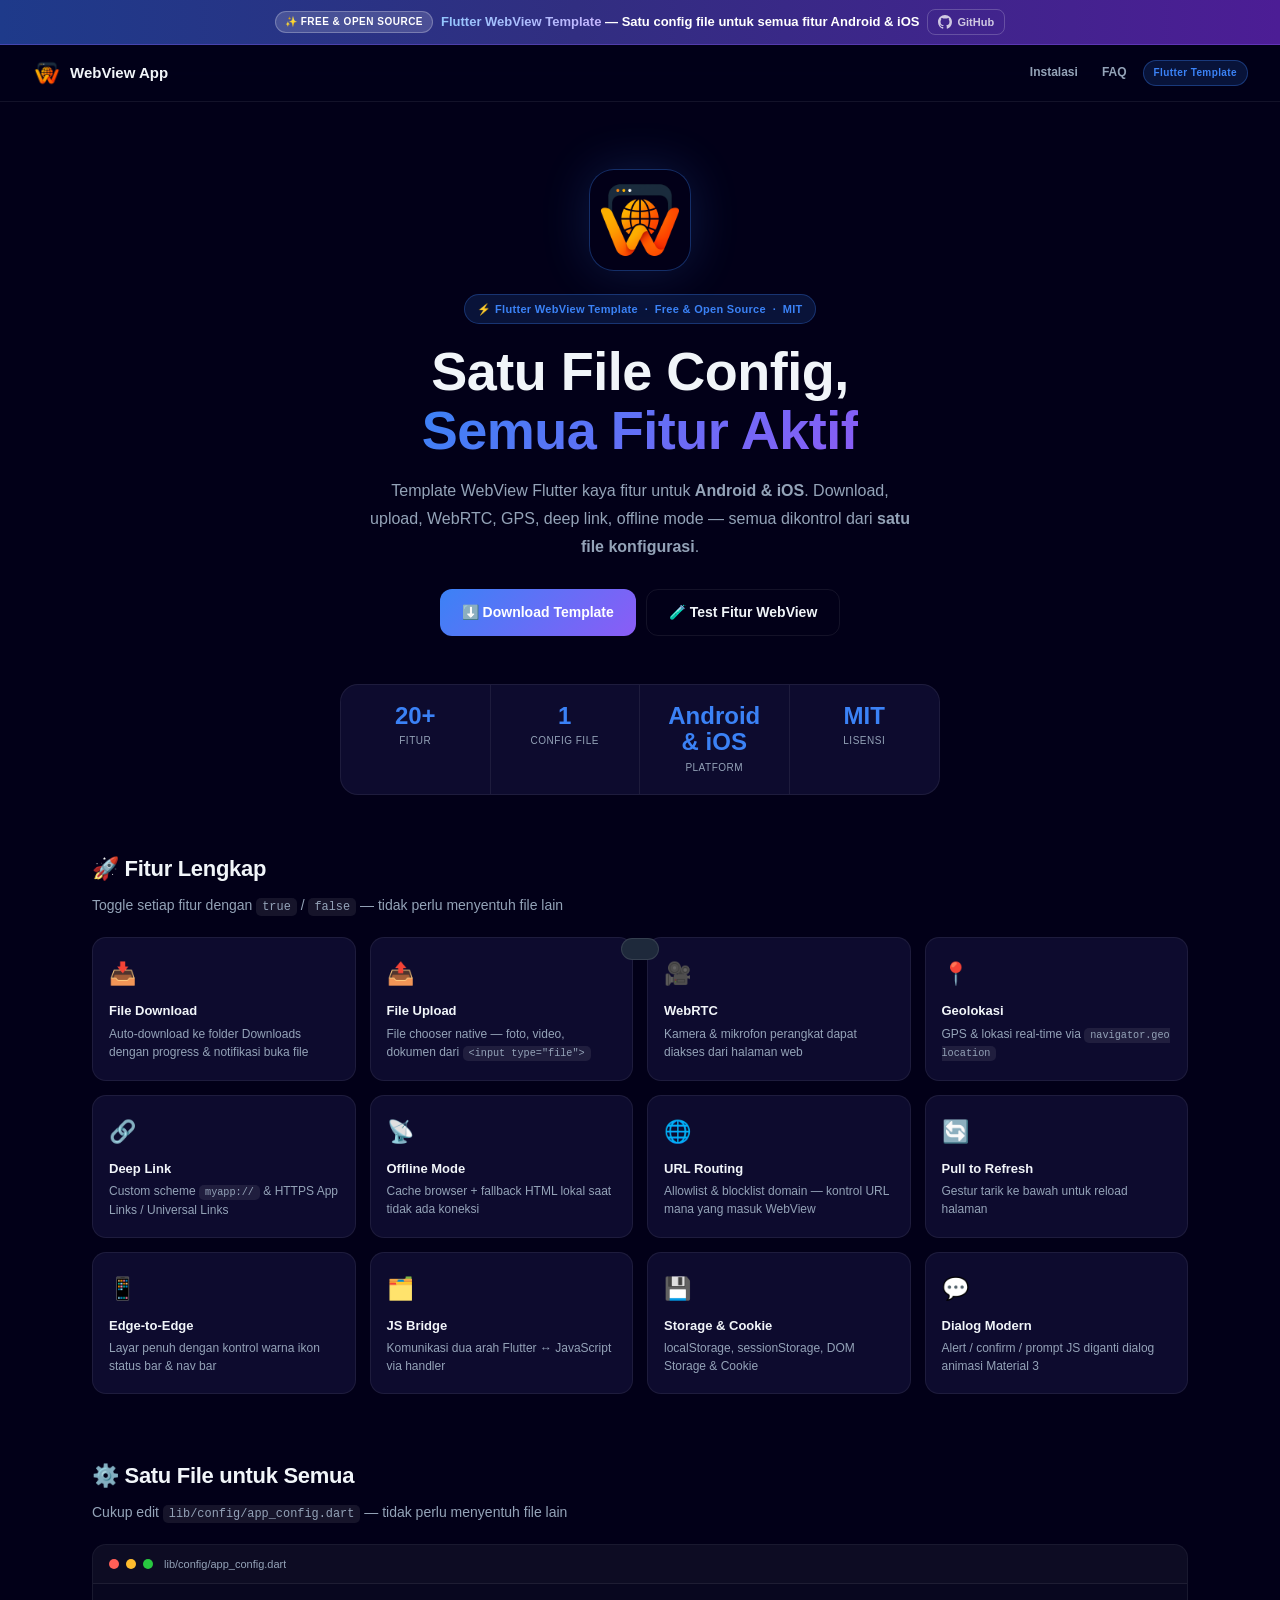
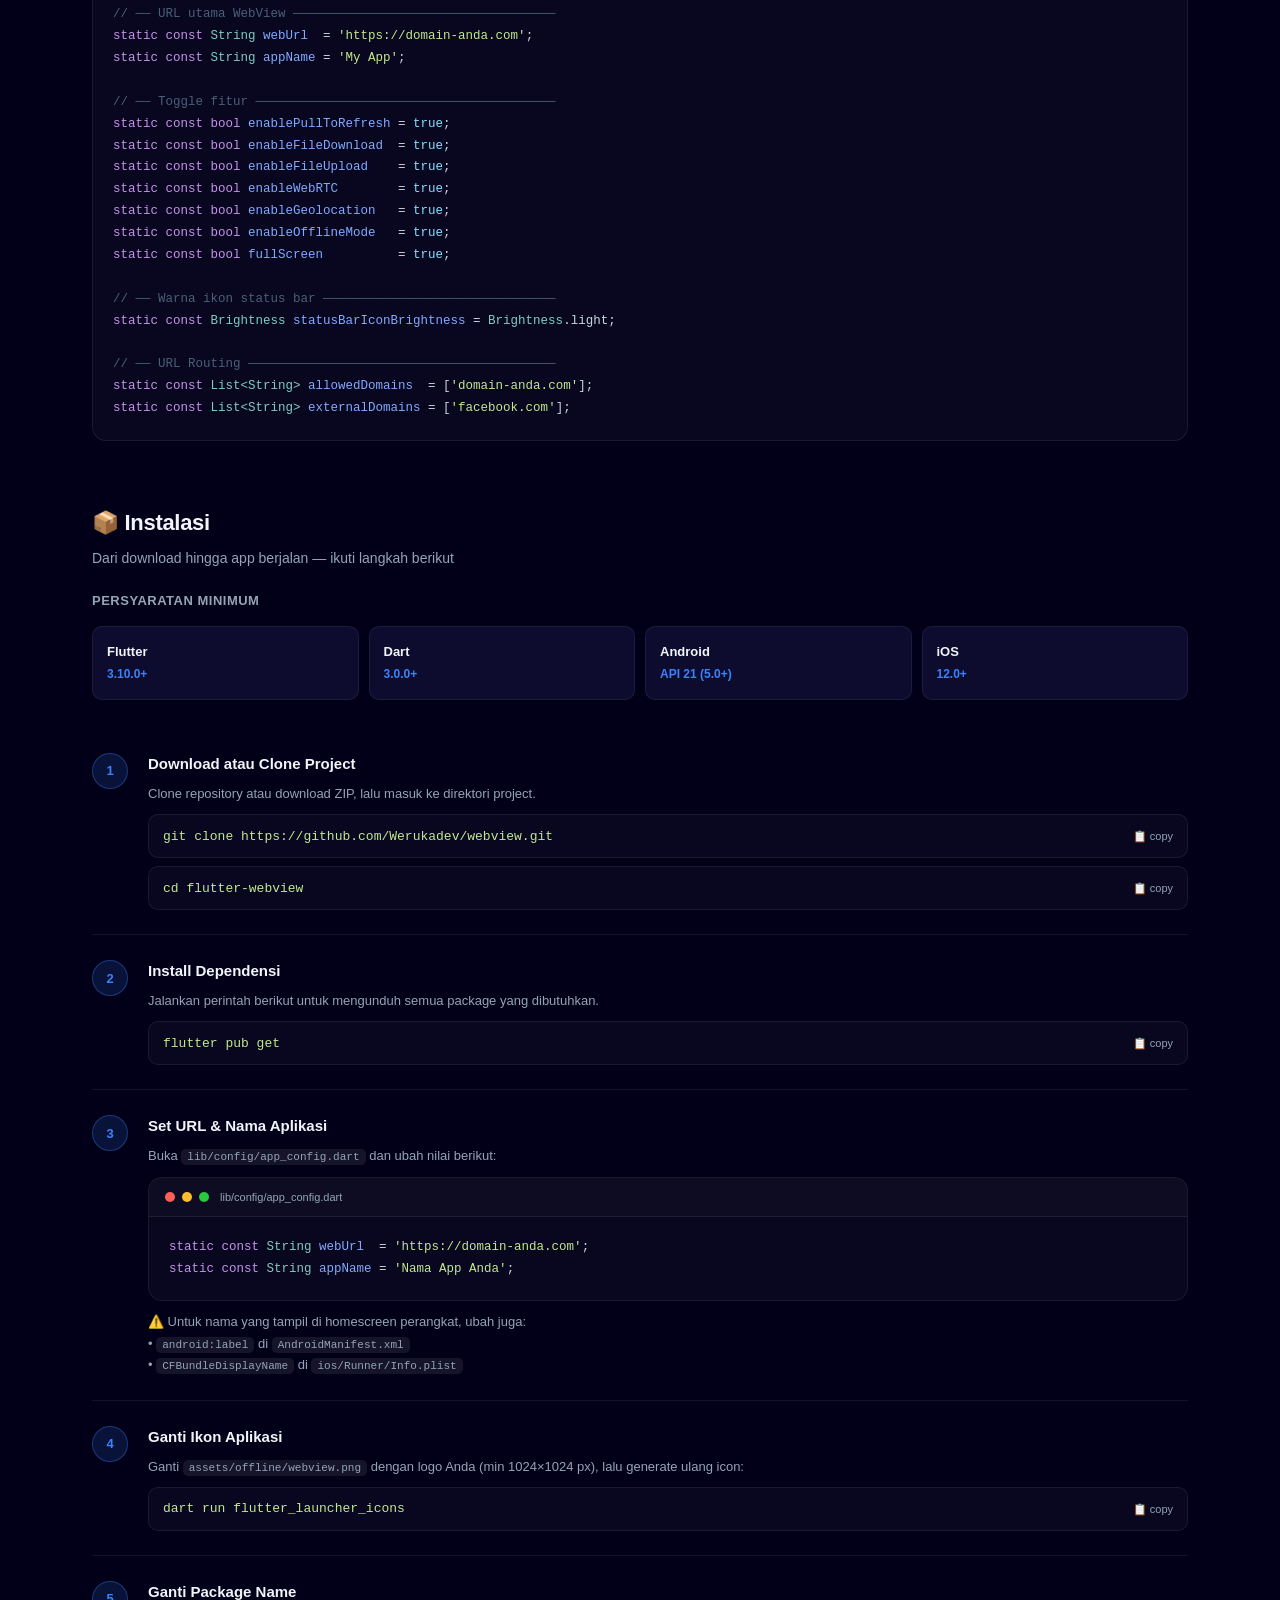
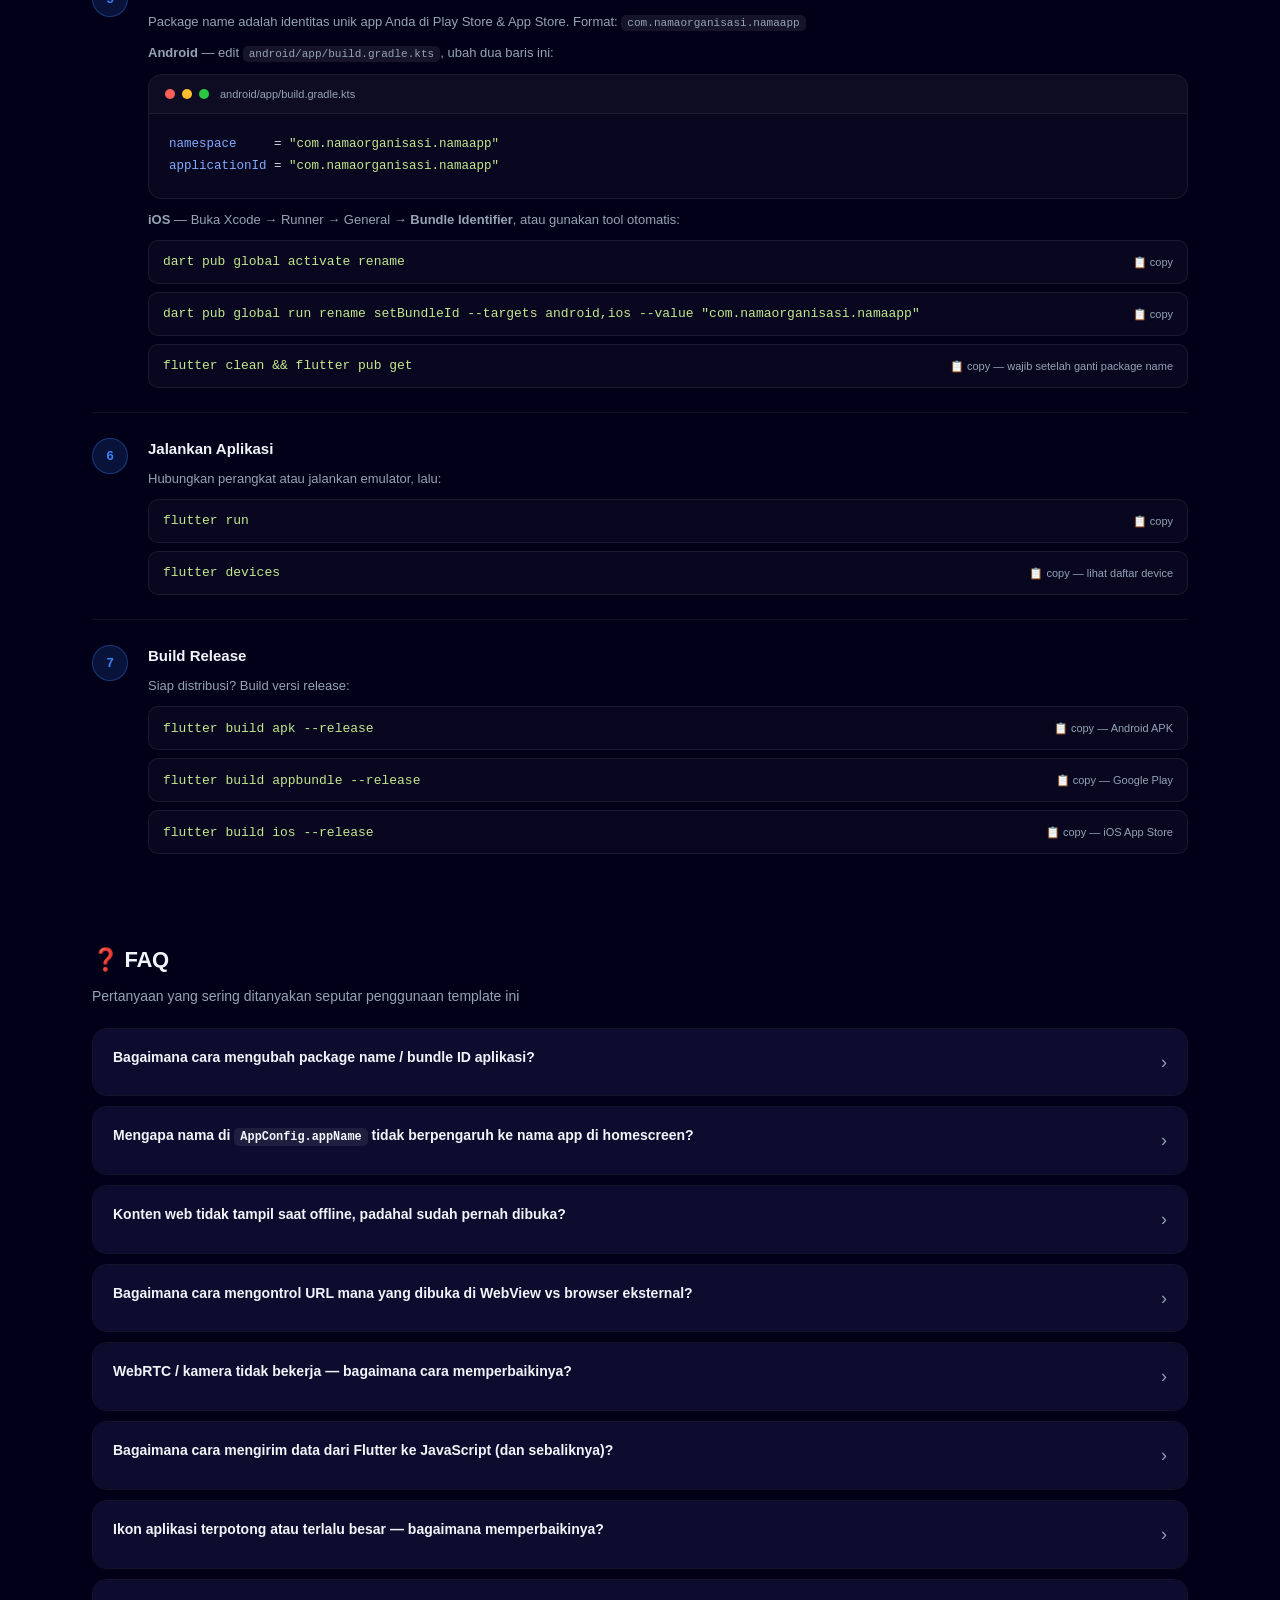
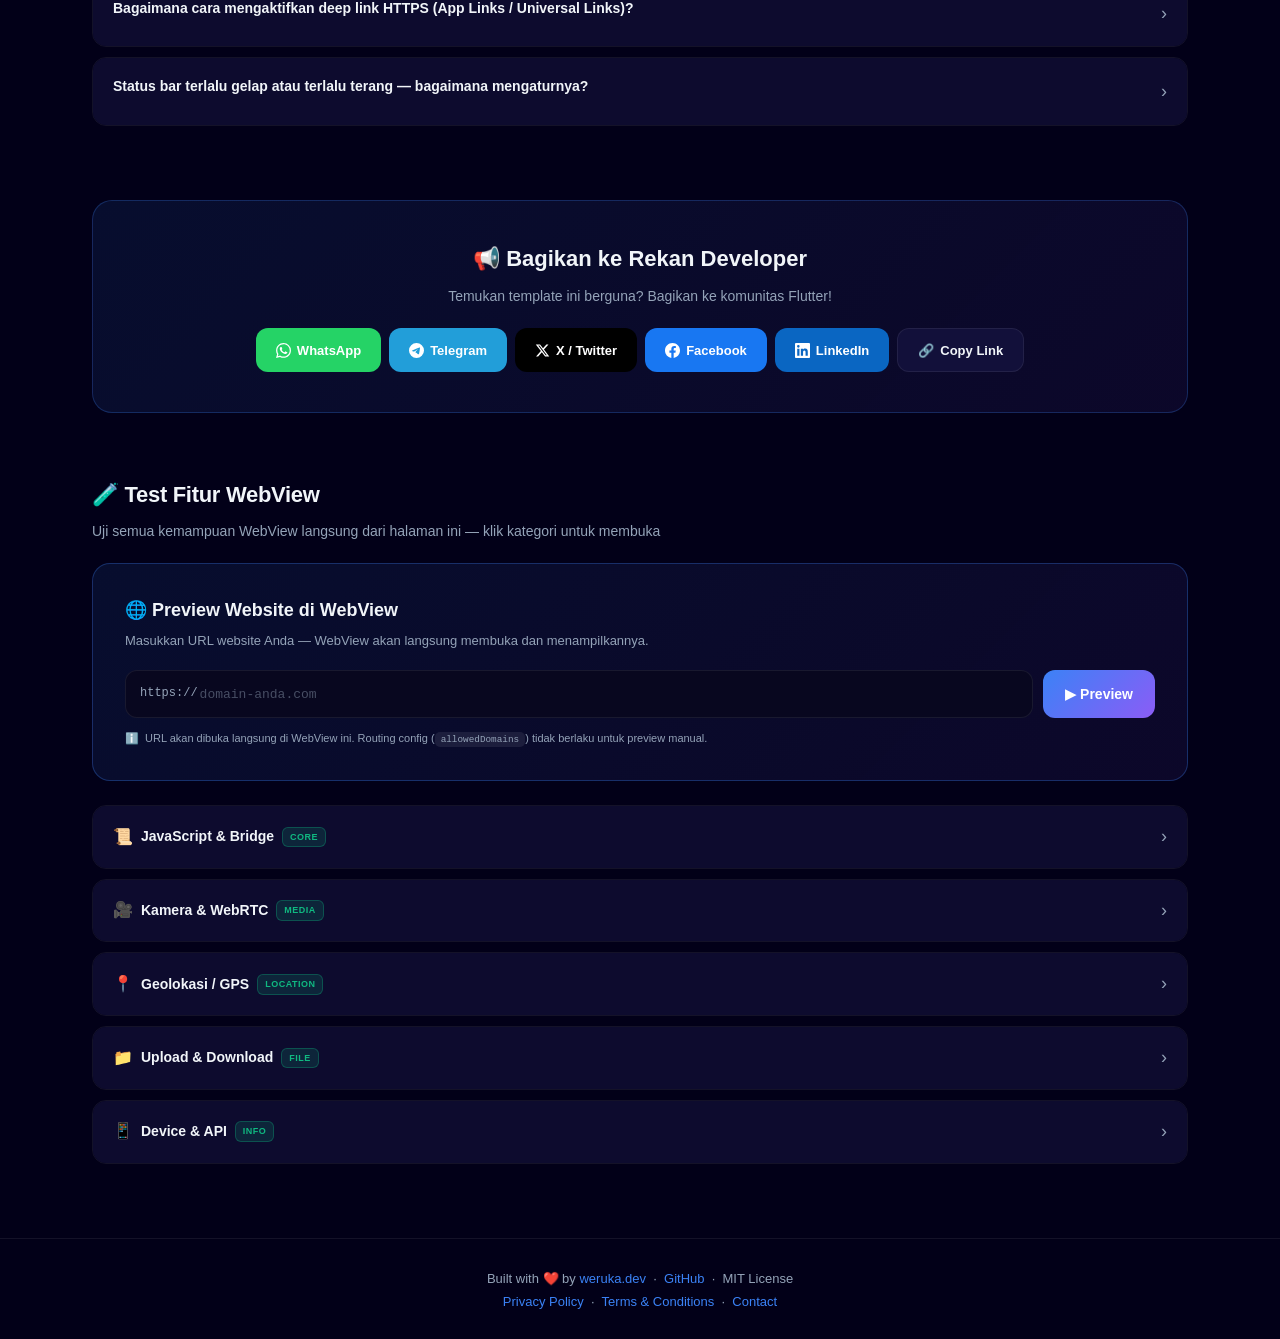
==== commit 79cf1bcc: "- Update Landingpage" ====
--- a/assets/offline/index.html
+++ b/assets/offline/index.html
@@ -658,6 +658,36 @@
     <div class="step">
       <div class="step-num">5</div>
       <div class="step-body">
+        <div class="step-title">Ganti Package Name</div>
+        <p class="step-desc">Package name adalah identitas unik app Anda di Play Store &amp; App Store. Format: <code>com.namaorganisasi.namaapp</code></p>
+        <p class="step-desc"><strong>Android</strong> — edit <code>android/app/build.gradle.kts</code>, ubah dua baris ini:</p>
+        <div class="cbox" style="margin-top:4px;margin-bottom:10px">
+          <div class="ctop">
+            <span class="d dr"></span><span class="d dy"></span><span class="d dg"></span>
+            <span class="cfile">android/app/build.gradle.kts</span>
+          </div>
+<pre><span class="nm">namespace</span>     = <span class="st">"com.namaorganisasi.namaapp"</span>
+<span class="nm">applicationId</span> = <span class="st">"com.namaorganisasi.namaapp"</span></pre>
+        </div>
+        <p class="step-desc"><strong>iOS</strong> — Buka Xcode → Runner → General → <strong>Bundle Identifier</strong>, atau gunakan tool otomatis:</p>
+        <div class="cmd" onclick="copyCmd(this)">
+          <span class="cmd-text">dart pub global activate rename</span>
+          <span class="cmd-copy">📋 copy</span>
+        </div>
+        <div class="cmd" onclick="copyCmd(this)">
+          <span class="cmd-text">dart pub global run rename setBundleId --targets android,ios --value "com.namaorganisasi.namaapp"</span>
+          <span class="cmd-copy">📋 copy</span>
+        </div>
+        <div class="cmd" onclick="copyCmd(this)">
+          <span class="cmd-text">flutter clean && flutter pub get</span>
+          <span class="cmd-copy">📋 copy — wajib setelah ganti package name</span>
+        </div>
+      </div>
+    </div>
+
+    <div class="step">
+      <div class="step-num">6</div>
+      <div class="step-body">
         <div class="step-title">Jalankan Aplikasi</div>
         <p class="step-desc">Hubungkan perangkat atau jalankan emulator, lalu:</p>
         <div class="cmd" onclick="copyCmd(this)">
@@ -672,7 +702,7 @@
     </div>
 
     <div class="step">
-      <div class="step-num">6</div>
+      <div class="step-num">7</div>
       <div class="step-body">
         <div class="step-title">Build Release</div>
         <p class="step-desc">Siap distribusi? Build versi release:</p>
@@ -698,6 +728,22 @@
 <div class="sec" id="faq">
   <div class="sec-h">❓ FAQ</div>
   <p class="sec-s">Pertanyaan yang sering ditanyakan seputar penggunaan template ini</p>
+
+  <div class="faq-item">
+    <div class="faq-q" onclick="toggleFaq(this)">
+      <span class="faq-q-text">Bagaimana cara mengubah package name / bundle ID aplikasi?</span>
+      <span class="faq-chev">›</span>
+    </div>
+    <div class="faq-a">
+      <p>Package name adalah identitas unik app di Play Store &amp; App Store — harus diubah sebelum publish. Format: <code>com.namaorganisasi.namaapp</code></p>
+      <ul>
+        <li><strong>Android:</strong> Edit <code>android/app/build.gradle.kts</code> — ubah <code>namespace</code> dan <code>applicationId</code></li>
+        <li><strong>iOS:</strong> Buka Xcode → Runner target → General → <strong>Bundle Identifier</strong></li>
+      </ul>
+      <p>Atau gunakan tool otomatis: <code>dart pub global activate rename</code>, lalu <code>dart pub global run rename setBundleId --targets android,ios --value "com.namaorganisasi.namaapp"</code></p>
+      <p>Setelah mengganti, jalankan <code>flutter clean &amp;&amp; flutter pub get</code>.</p>
+    </div>
+  </div>
 
   <div class="faq-item">
     <div class="faq-q" onclick="toggleFaq(this)">
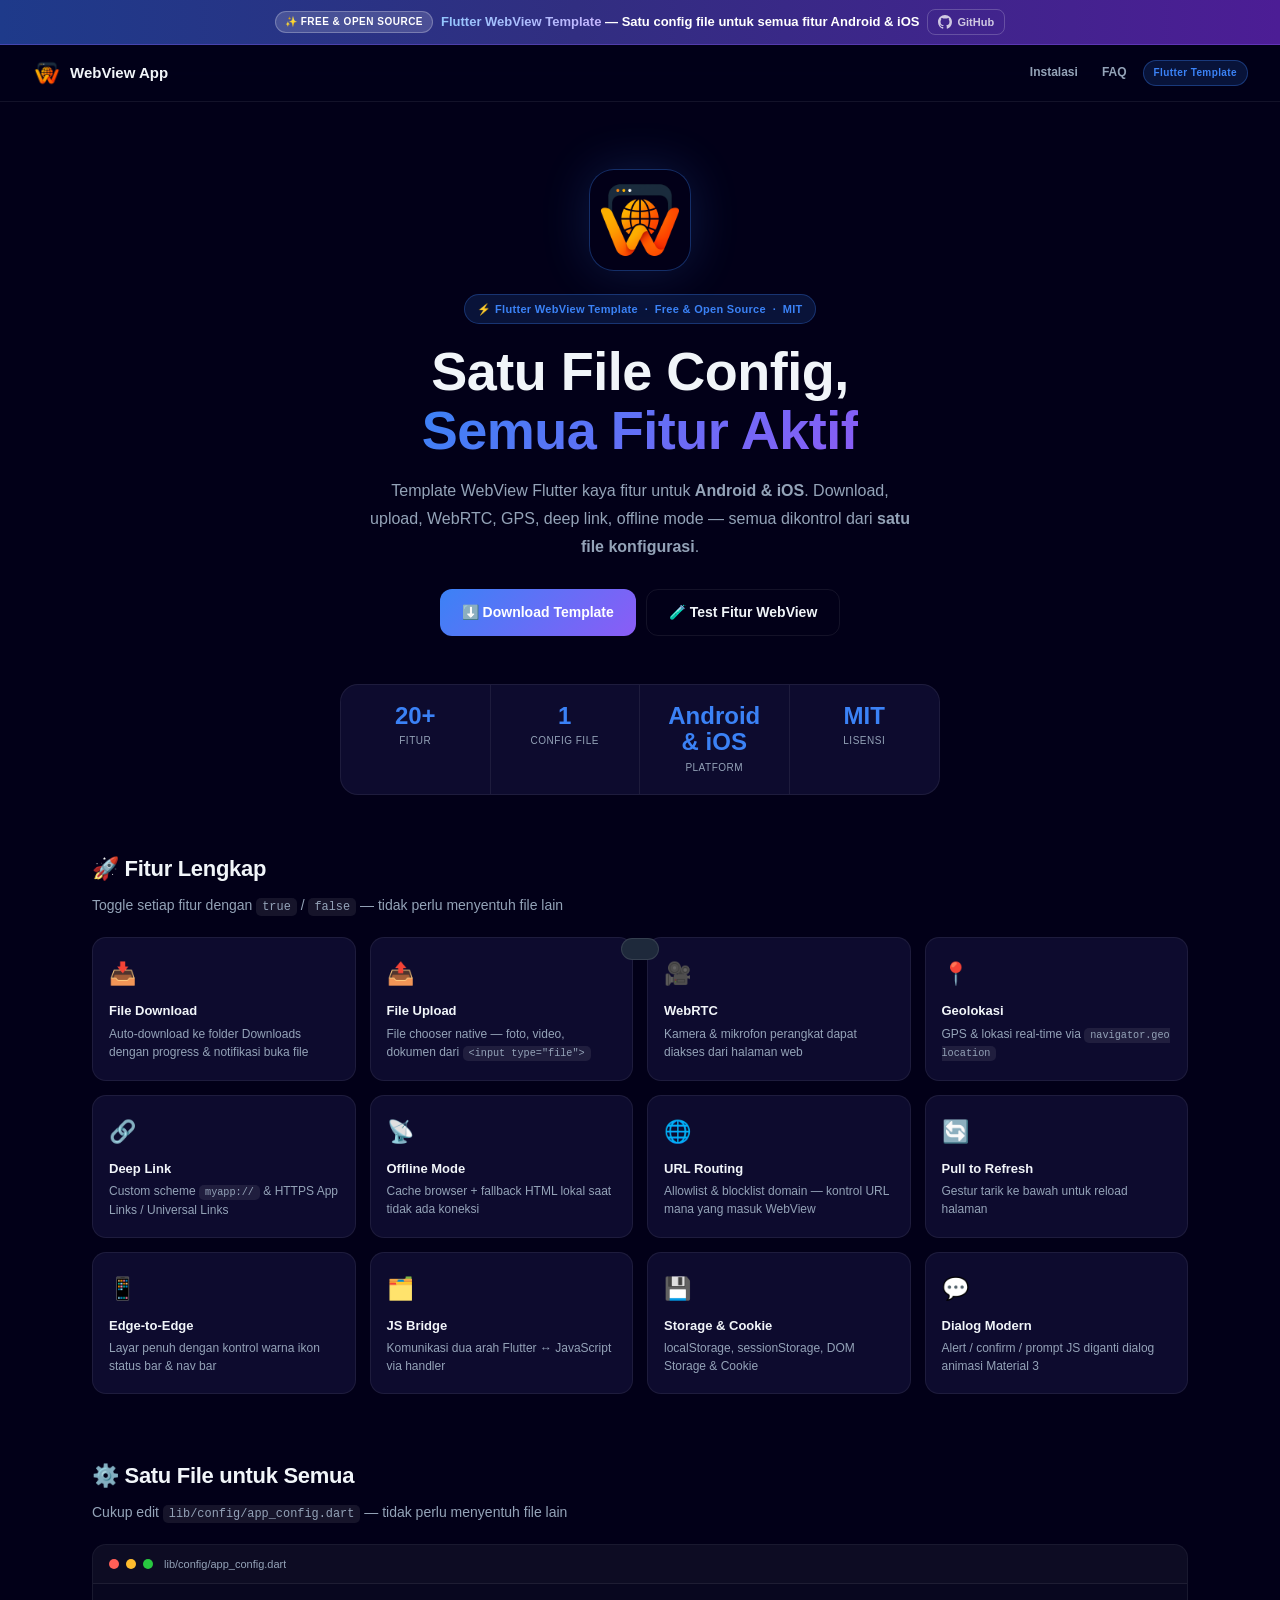
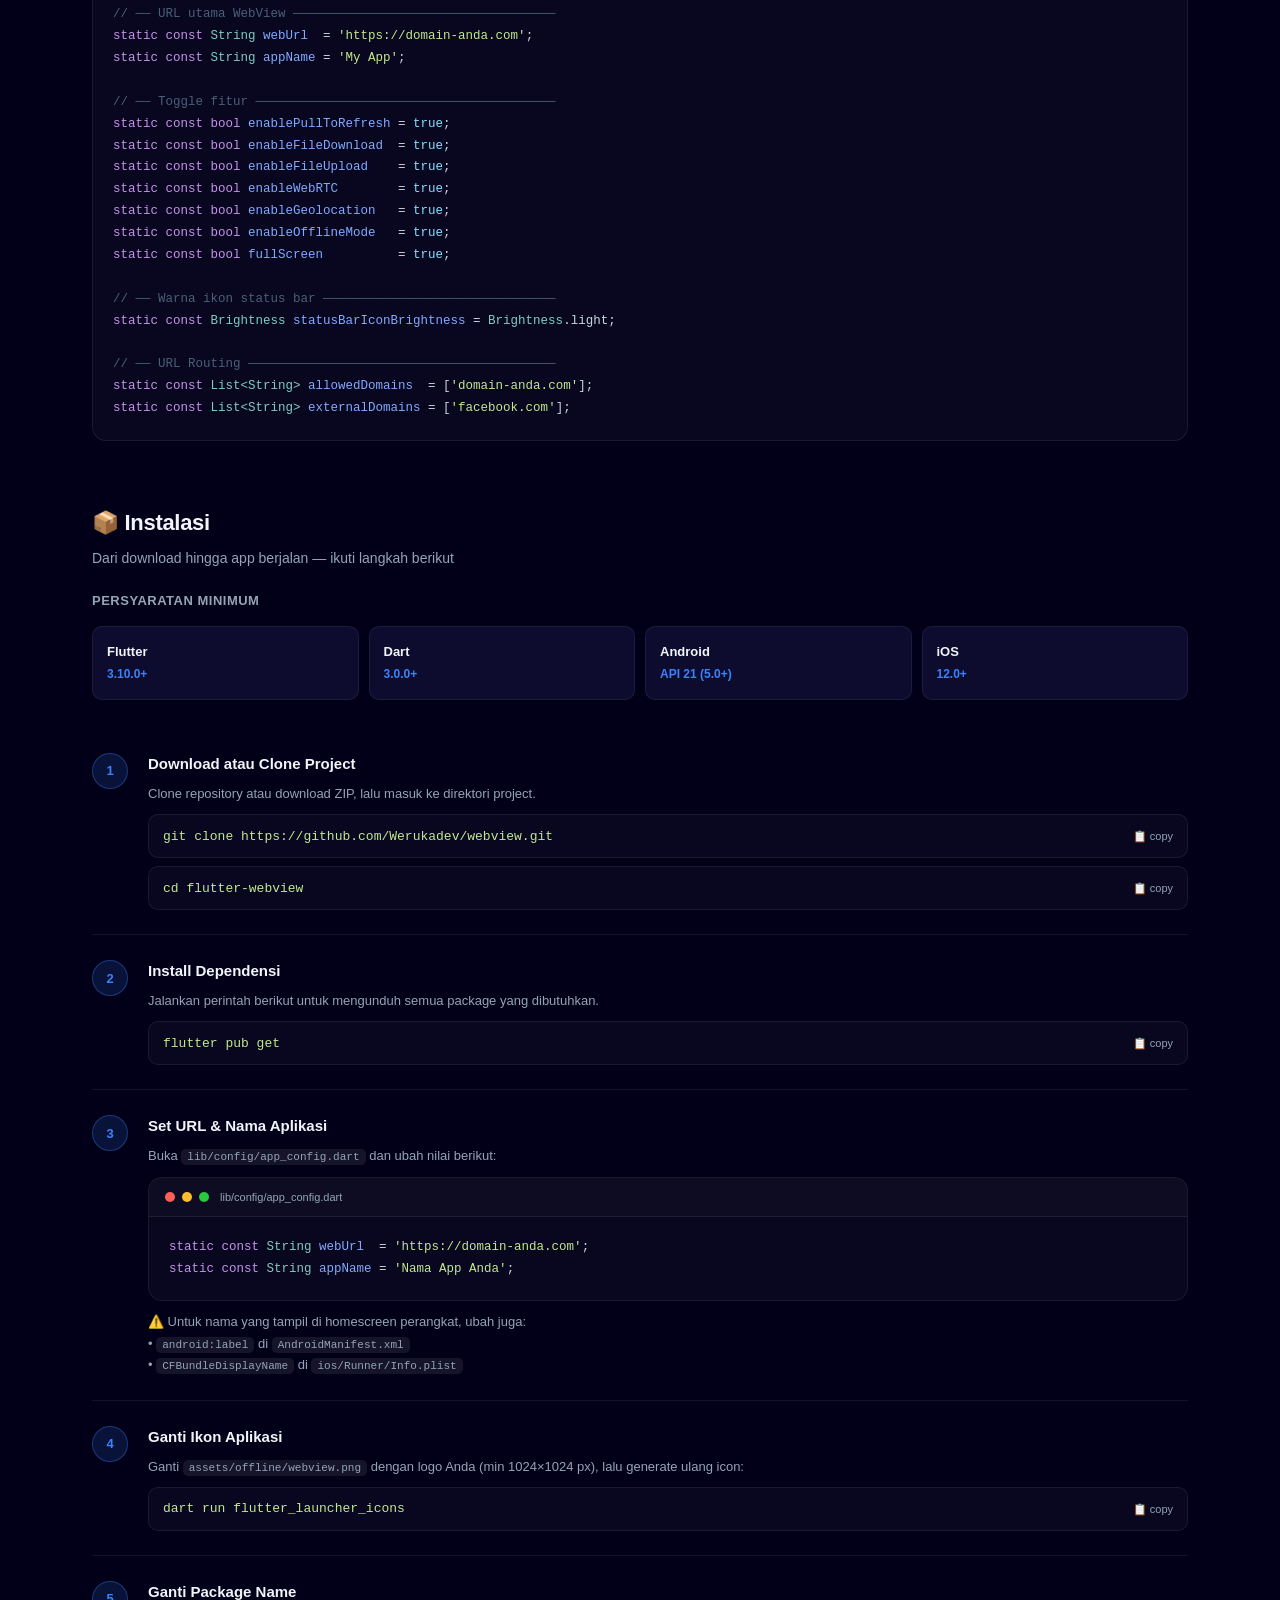
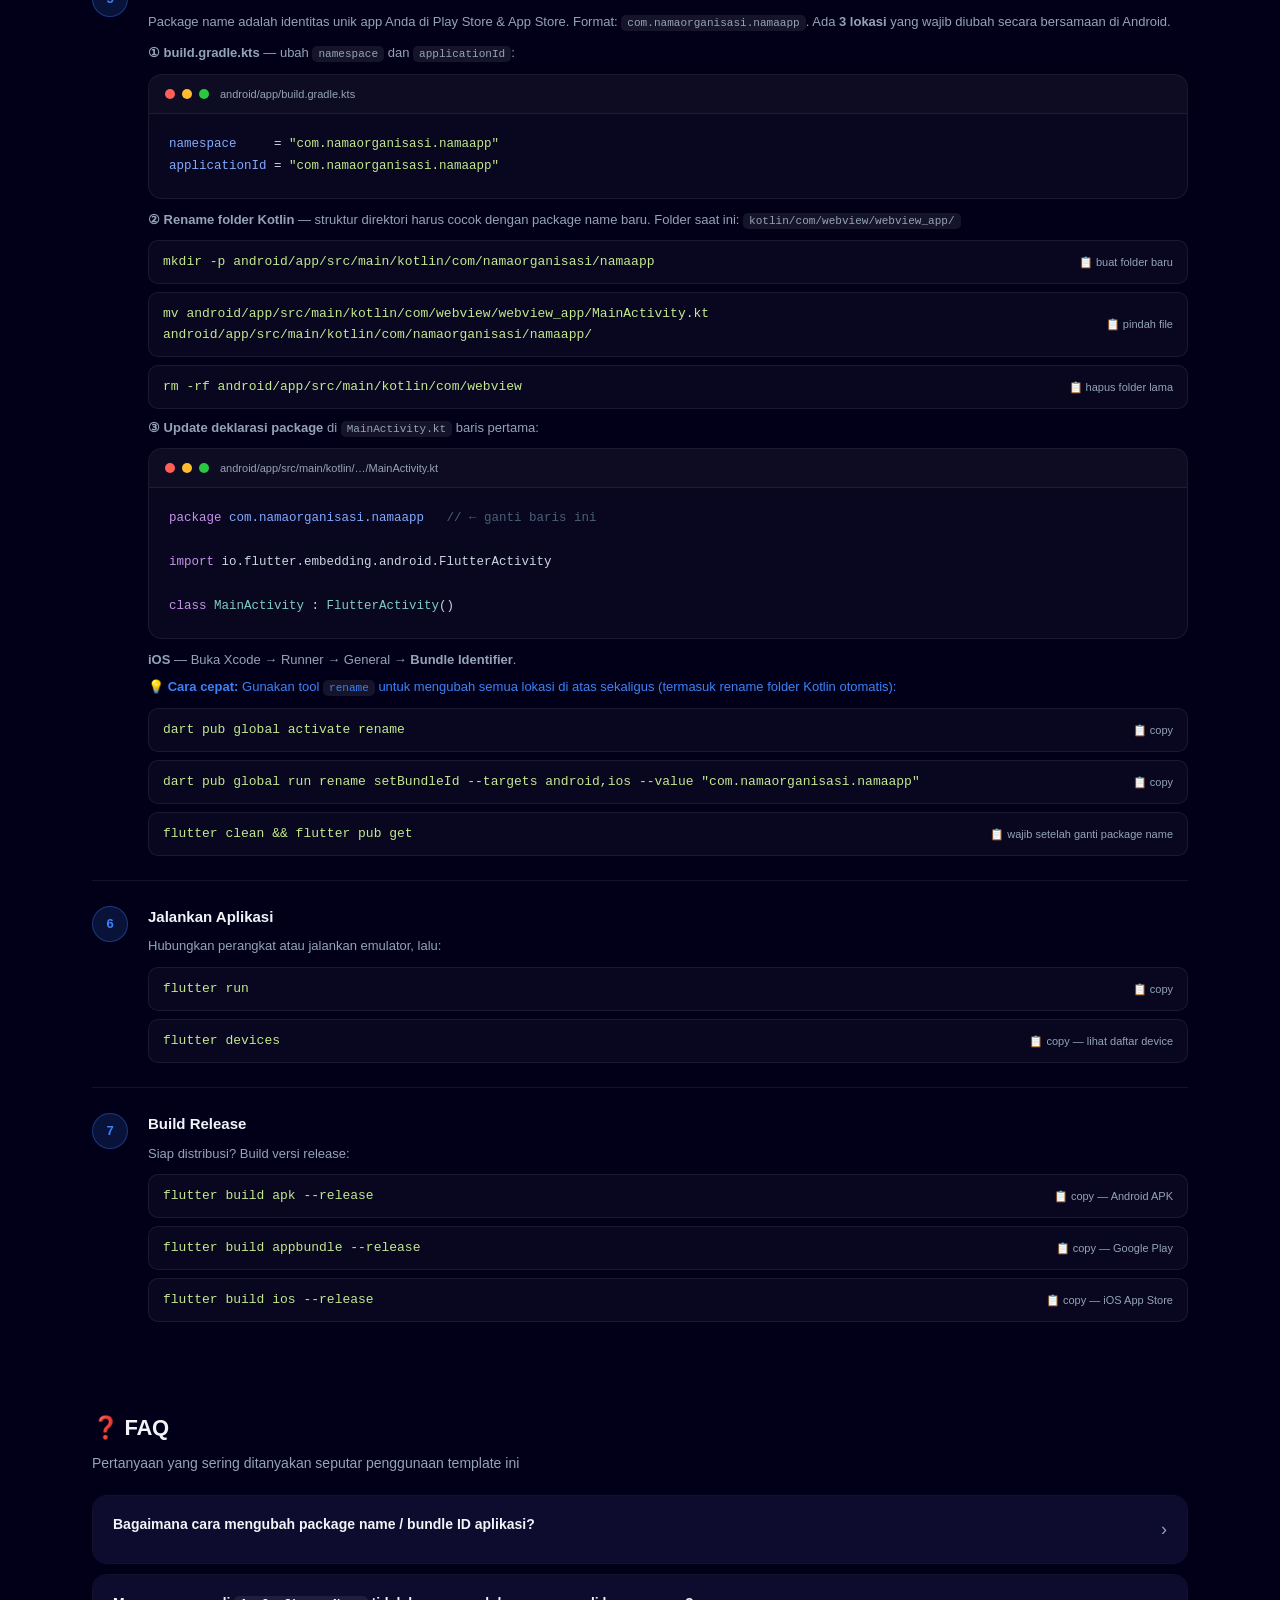
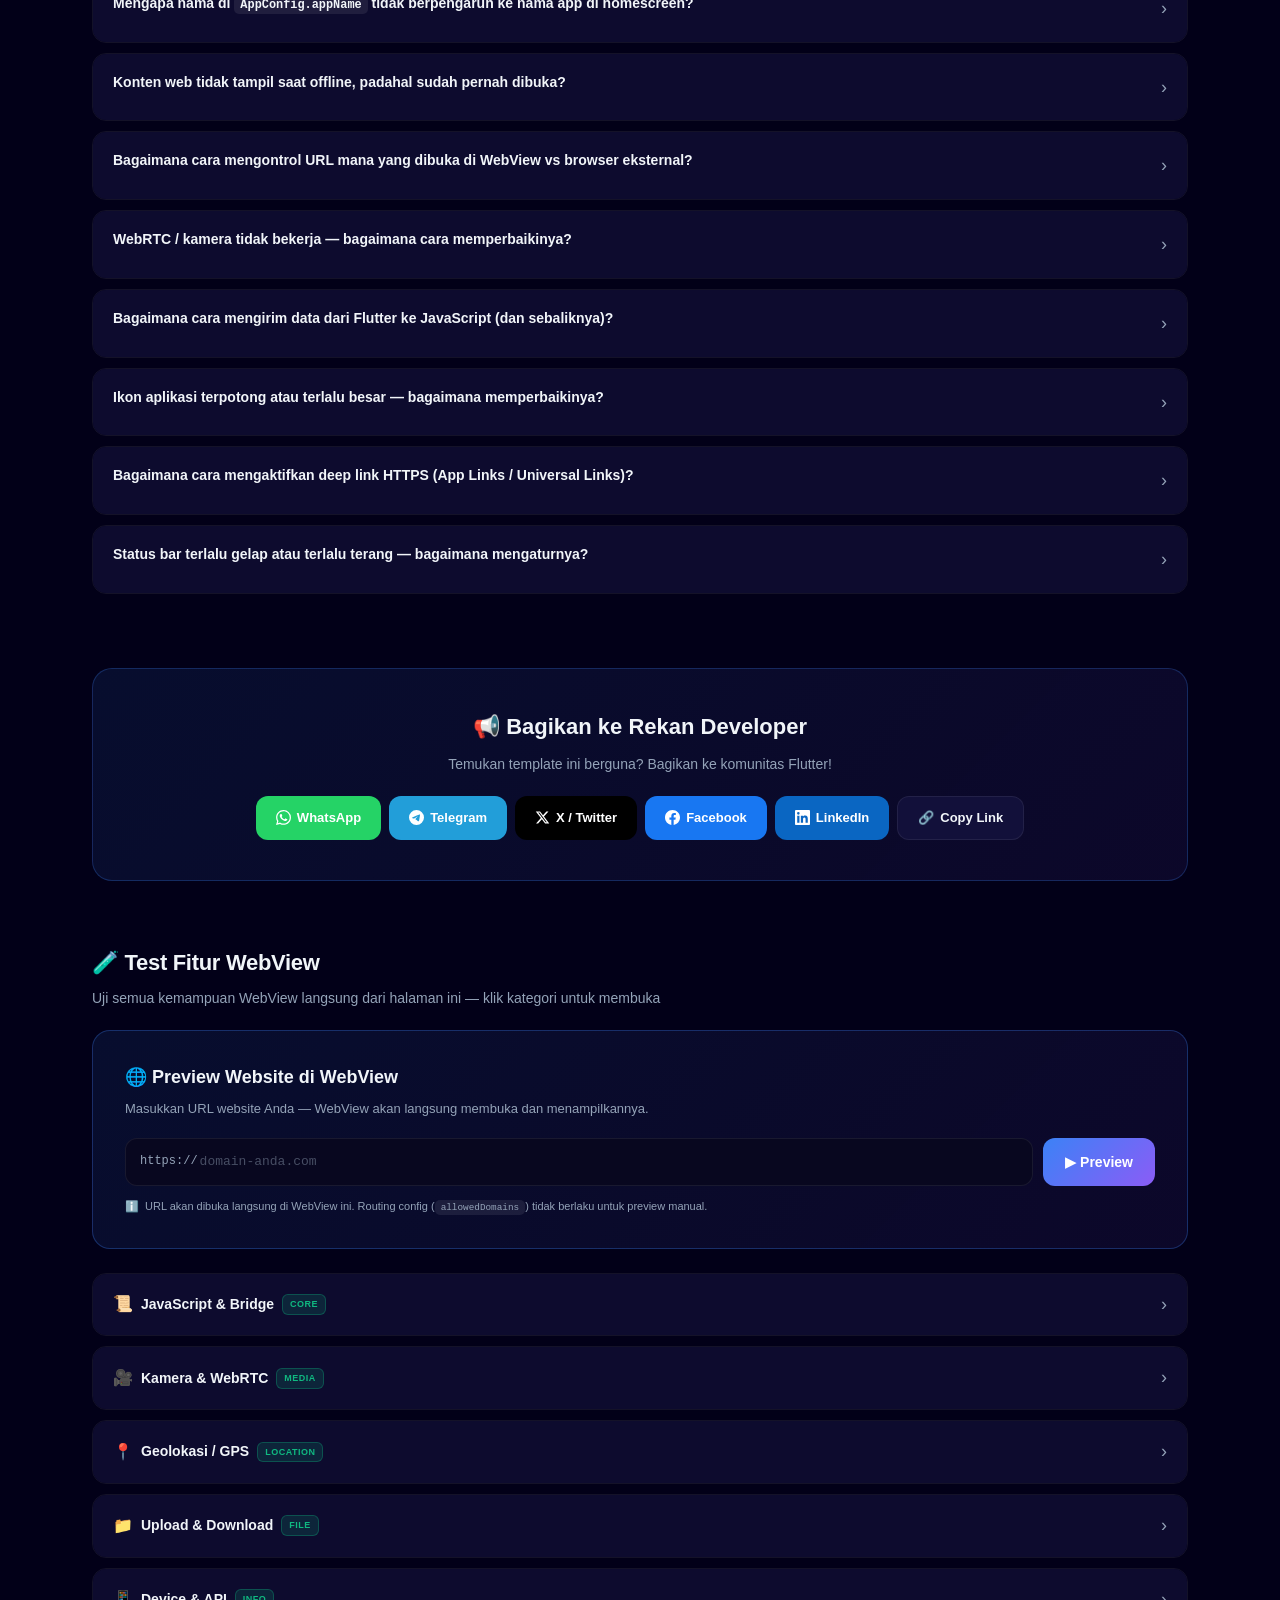
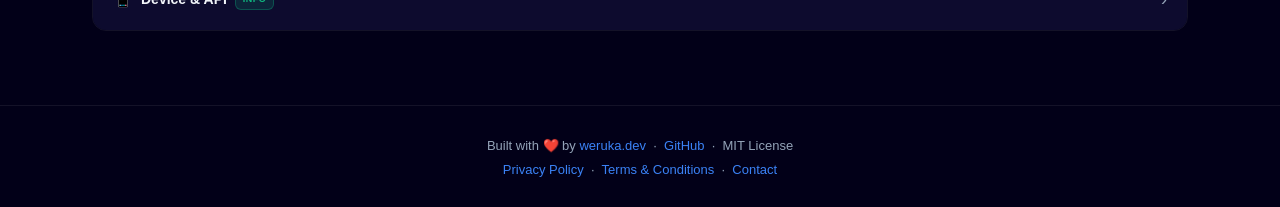
==== commit db813305: "- Update Readme" ====
--- a/assets/offline/index.html
+++ b/assets/offline/index.html
@@ -659,8 +659,9 @@
       <div class="step-num">5</div>
       <div class="step-body">
         <div class="step-title">Ganti Package Name</div>
-        <p class="step-desc">Package name adalah identitas unik app Anda di Play Store &amp; App Store. Format: <code>com.namaorganisasi.namaapp</code></p>
-        <p class="step-desc"><strong>Android</strong> — edit <code>android/app/build.gradle.kts</code>, ubah dua baris ini:</p>
+        <p class="step-desc">Package name adalah identitas unik app Anda di Play Store &amp; App Store. Format: <code>com.namaorganisasi.namaapp</code>. Ada <strong>3 lokasi</strong> yang wajib diubah secara bersamaan di Android.</p>
+
+        <p class="step-desc"><strong>① build.gradle.kts</strong> — ubah <code>namespace</code> dan <code>applicationId</code>:</p>
         <div class="cbox" style="margin-top:4px;margin-bottom:10px">
           <div class="ctop">
             <span class="d dr"></span><span class="d dy"></span><span class="d dg"></span>
@@ -669,7 +670,36 @@
 <pre><span class="nm">namespace</span>     = <span class="st">"com.namaorganisasi.namaapp"</span>
 <span class="nm">applicationId</span> = <span class="st">"com.namaorganisasi.namaapp"</span></pre>
         </div>
-        <p class="step-desc"><strong>iOS</strong> — Buka Xcode → Runner → General → <strong>Bundle Identifier</strong>, atau gunakan tool otomatis:</p>
+
+        <p class="step-desc"><strong>② Rename folder Kotlin</strong> — struktur direktori harus cocok dengan package name baru. Folder saat ini: <code>kotlin/com/webview/webview_app/</code></p>
+        <div class="cmd" onclick="copyCmd(this)">
+          <span class="cmd-text">mkdir -p android/app/src/main/kotlin/com/namaorganisasi/namaapp</span>
+          <span class="cmd-copy">📋 buat folder baru</span>
+        </div>
+        <div class="cmd" onclick="copyCmd(this)">
+          <span class="cmd-text">mv android/app/src/main/kotlin/com/webview/webview_app/MainActivity.kt android/app/src/main/kotlin/com/namaorganisasi/namaapp/</span>
+          <span class="cmd-copy">📋 pindah file</span>
+        </div>
+        <div class="cmd" onclick="copyCmd(this)">
+          <span class="cmd-text">rm -rf android/app/src/main/kotlin/com/webview</span>
+          <span class="cmd-copy">📋 hapus folder lama</span>
+        </div>
+
+        <p class="step-desc"><strong>③ Update deklarasi package</strong> di <code>MainActivity.kt</code> baris pertama:</p>
+        <div class="cbox" style="margin-top:4px;margin-bottom:10px">
+          <div class="ctop">
+            <span class="d dr"></span><span class="d dy"></span><span class="d dg"></span>
+            <span class="cfile">android/app/src/main/kotlin/…/MainActivity.kt</span>
+          </div>
+<pre><span class="kw">package</span> <span class="nm">com.namaorganisasi.namaapp</span>   <span class="cm">// ← ganti baris ini</span>
+
+<span class="kw">import</span> io.flutter.embedding.android.FlutterActivity
+
+<span class="kw">class</span> <span class="ty">MainActivity</span> : <span class="ty">FlutterActivity</span>()</pre>
+        </div>
+
+        <p class="step-desc"><strong>iOS</strong> — Buka Xcode → Runner → General → <strong>Bundle Identifier</strong>.</p>
+        <p class="step-desc" style="color:var(--primary);margin-top:-4px">💡 <strong>Cara cepat:</strong> Gunakan tool <code>rename</code> untuk mengubah semua lokasi di atas sekaligus (termasuk rename folder Kotlin otomatis):</p>
         <div class="cmd" onclick="copyCmd(this)">
           <span class="cmd-text">dart pub global activate rename</span>
           <span class="cmd-copy">📋 copy</span>
@@ -680,7 +710,7 @@
         </div>
         <div class="cmd" onclick="copyCmd(this)">
           <span class="cmd-text">flutter clean && flutter pub get</span>
-          <span class="cmd-copy">📋 copy — wajib setelah ganti package name</span>
+          <span class="cmd-copy">📋 wajib setelah ganti package name</span>
         </div>
       </div>
     </div>
@@ -736,11 +766,14 @@
     </div>
     <div class="faq-a">
       <p>Package name adalah identitas unik app di Play Store &amp; App Store — harus diubah sebelum publish. Format: <code>com.namaorganisasi.namaapp</code></p>
+      <p><strong>Android — 3 lokasi wajib diubah bersamaan:</strong></p>
       <ul>
-        <li><strong>Android:</strong> Edit <code>android/app/build.gradle.kts</code> — ubah <code>namespace</code> dan <code>applicationId</code></li>
-        <li><strong>iOS:</strong> Buka Xcode → Runner target → General → <strong>Bundle Identifier</strong></li>
+        <li><code>android/app/build.gradle.kts</code> — ubah <code>namespace</code> dan <code>applicationId</code></li>
+        <li><strong>Rename folder Kotlin</strong> dari <code>kotlin/com/webview/webview_app/</code> ke <code>kotlin/com/namaorganisasi/namaapp/</code> — folder harus cocok dengan package name</li>
+        <li><code>MainActivity.kt</code> — ubah baris <code>package com.webview.webview_app</code> menjadi package name baru</li>
       </ul>
-      <p>Atau gunakan tool otomatis: <code>dart pub global activate rename</code>, lalu <code>dart pub global run rename setBundleId --targets android,ios --value "com.namaorganisasi.namaapp"</code></p>
+      <p><strong>iOS:</strong> Buka Xcode → Runner target → General → <strong>Bundle Identifier</strong>.</p>
+      <p>💡 <strong>Cara cepat:</strong> Gunakan <code>rename</code> — otomatis mengubah semua lokasi termasuk rename folder Kotlin: <code>dart pub global activate rename</code> lalu <code>dart pub global run rename setBundleId --targets android,ios --value "com.namaorganisasi.namaapp"</code></p>
       <p>Setelah mengganti, jalankan <code>flutter clean &amp;&amp; flutter pub get</code>.</p>
     </div>
   </div>
